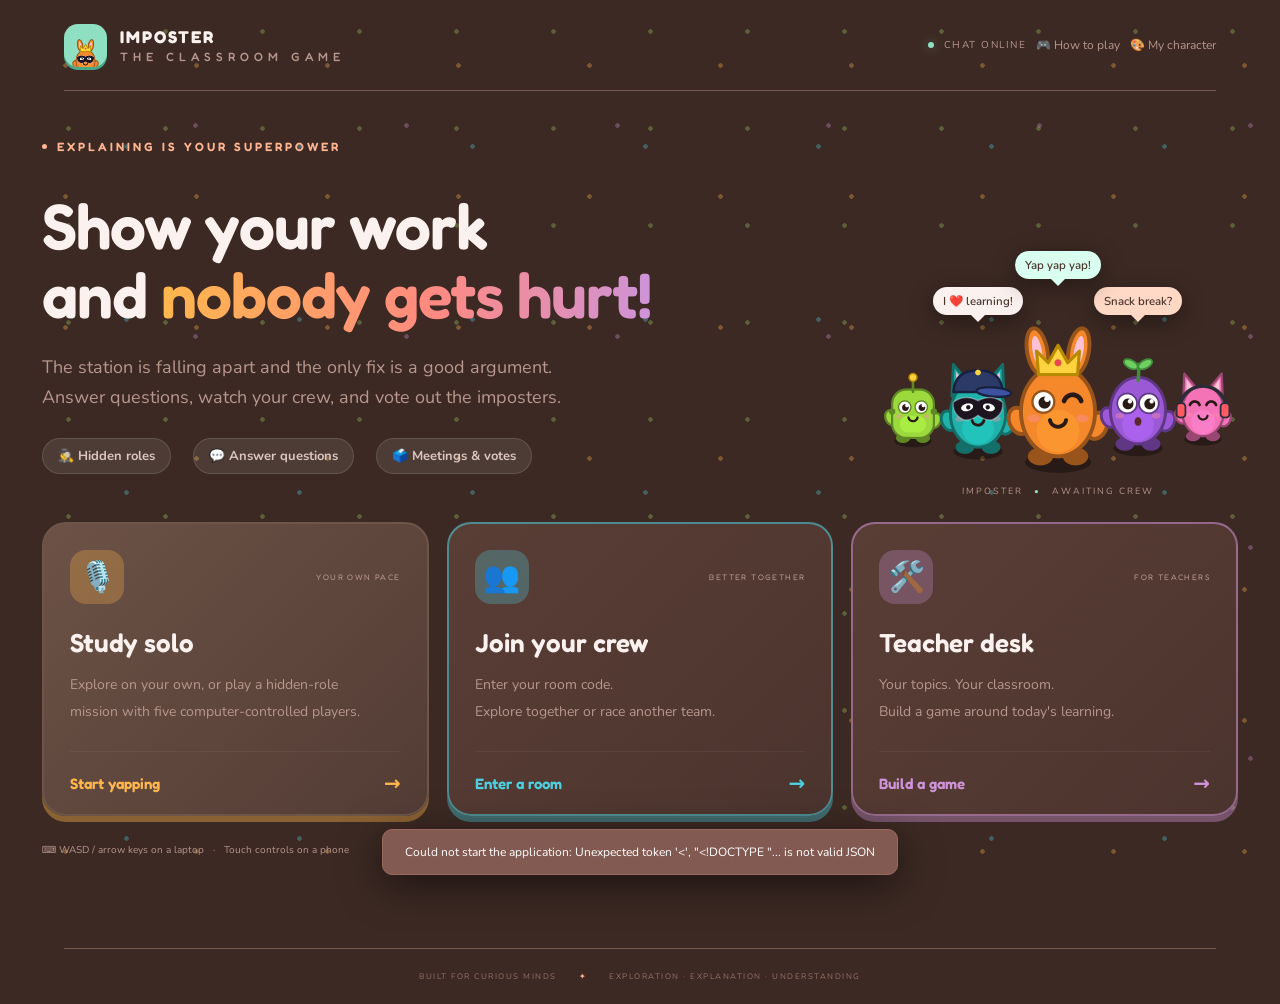
==== public/index.html @ 03d26c74 "Homepage tag: Answer questions instead of Chat with a tutor Co-Authored-By: Claude Sonnet 5.5 <norep" ====
<!doctype html><html lang="en"><head><meta charset="utf-8"><meta name="viewport" content="width=device-width, initial-scale=1"><meta name="theme-color" content="#20130f"><title>Imposter — Show your work and nobody gets hurt!</title><link rel="icon" type="image/png" href="favicon.png"><link rel="preload" href="fonts/fredoka-latin-wght-normal.woff2" as="font" type="font/woff2" crossorigin><link rel="stylesheet" href="style.css"></head><body>
<div class="stars"></div>
<header><a class="brand" href="#" aria-label="Imposter home"><span class="brand-icon"><canvas id="brandcritter" width="96" height="96" aria-hidden="true"></canvas></span><span>IMPOSTER<span class="brand-light">THE CLASSROOM GAME</span></span></a><div class="header-right"><span class="status-dot"></span><span id="connection">CHAT ONLINE</span><button id="rules" class="quiet">🎮 How to play</button><button id="lookbtn" class="quiet" type="button">🎨 My character</button><button id="exit" class="quiet hidden">Leave view</button></div></header>
<main id="home">
<div class="eyebrow"><span></span> EXPLAINING IS YOUR SUPERPOWER</div>
<div class="hero"><div><h1>Show your work<br>and <em>nobody gets hurt!</em></h1><p class="intro">The station is falling apart and the only fix is a good argument.<br>Answer questions, watch your crew, and vote out the imposters.</p><div class="hero-tags"><span>🕵️ Hidden roles</span><span>💬 Answer questions</span><span>🗳️ Meetings & votes</span></div></div><div class="orbital" aria-hidden="true"><canvas id="homecritters" width="720" height="640"></canvas><span class="say say1">I ❤️ learning!</span><span class="say say2">Snack break?</span><span class="say say3">Yap yap yap!</span><div class="orb-label">IMPOSTER <span>•</span> AWAITING CREW</div></div></div>
<div class="launch-grid">
<button class="launch-card solo" id="solo"><div class="card-top"><span class="card-icon">🎙️</span><span class="badge">YOUR OWN PACE</span></div><h2>Study solo</h2><p>Explore on your own, or play a hidden-role<br>mission with five computer-controlled players.</p><div class="card-foot">Start yapping <span>→</span></div></button>
<button class="launch-card" id="join"><div class="card-top"><span class="card-icon mint">👥</span><span class="badge">BETTER TOGETHER</span></div><h2>Join your crew</h2><p>Enter your room code.<br>Explore together or race another team.</p><div class="card-foot">Enter a room <span>→</span></div></button>
<button class="launch-card" id="teacher"><div class="card-top"><span class="card-icon peach">🛠️</span><span class="badge">FOR TEACHERS</span></div><h2>Teacher desk</h2><p>Your topics. Your classroom.<br>Build a game around today's learning.</p><div class="card-foot">Build a game <span>→</span></div></button>
</div><div class="home-bottom"><span>⌨ WASD / arrow keys on a laptop &nbsp; · &nbsp; Touch controls on a phone</span><span id="tutor-mode" class="mode-pill hidden"></span></div>
</main>
<main id="setup" class="hidden"><button class="back" data-home>← Back home</button><div class="section-head"><div><div class="eyebrow">MISSION CONTROL</div><h1>Build your <em>game.</em></h1><p>Your material first. The chaos follows.</p></div><span class="badge">GRADE 9 · CONCEPTUAL</span></div>
<ol class="wiz-steps" id="wiz-steps" aria-label="Setup steps"><li><button type="button" data-wiz="1"><span>1</span>Material</button></li><li><button type="button" data-wiz="2"><span>2</span>Questions</button></li><li><button type="button" data-wiz="3"><span>3</span>Rules</button></li><li><button type="button" data-wiz="4"><span>4</span>Launch</button></li></ol><div class="wizard"><section class="panel wiz on curriculum" data-step="1"><h2>Your game</h2><div class="two"><div><label for="packtitle">Game name</label><input id="packtitle" value="Brain Boost: Rescue the Station" maxlength="100"><p id="name-note" class="hint-text"></p></div><div><label for="grade-level">Grade level</label><select id="grade-level"><option>6th grade</option><option>7th grade</option><option>8th grade</option><option selected>9th grade</option><option>10th grade</option><option>11th grade</option><option>12th grade</option><option>Intro college</option></select></div></div>
<div class="step"><div><h3>What should the questions cover?</h3><p class="hint-text">Paste or dictate your study guide or learning targets, or import a file. Not sure yet? Talk it through with the helper below.</p></div></div>
<div class="toolbar"><label class="file-label small">📄 Import file<input id="upload" type="file" accept=".txt,.md,.pdf,.docx,.json" hidden></label><button id="builtin" class="small">🎲 Use the sample game</button></div>
<label class="sr-only" for="topics">Topics or study-guide text</label><textarea id="topics" rows="8" placeholder="Paste today's learning targets here. Any subject, any day."></textarea><div class="hint-text">TXT, Markdown, PDF, DOCX, or a previously exported JSON pack. PDF/DOCX extraction requires the server.</div>
<label for="gen-count">How many questions will each student answer?</label><input id="gen-count" type="number" min="1" max="7" value="4" class="short-input"><p class="hint-text">One room per question, so the game sets its number of rooms from this. Each question comes in a few versions so classmates do not all get the same one.</p><div class="step"><div><h3>Create questions</h3></div></div>
<button id="generate" class="primary wide">✦ Create questions</button><p id="generate-note" class="hint-text"></p>
<div class="wiz-nav"><span></span><button type="button" class="small" data-wiz="2" id="wiz-next-1">Skip to my questions →</button></div></section><section class="panel wiz curriculum" data-step="2"><h2>Questions &amp; tutor</h2><div class="step" id="step-answer"><div><h3>How should students answer?</h3><p class="hint-text">Check one or both.</p></div></div>
<div class="answer-style"><label class="check style-card"><input id="fmt-mc" type="checkbox"><span><b>🔘 Multiple choice</b><small>Students pick one answer.</small></span></label><label class="check style-card"><input id="fmt-free" type="checkbox" checked><span><b>✍️ Free response</b><small>Students type or dictate their reasoning.</small></span></label></div>
<p id="fmt-note" class="hint-text"></p>
<div class="step"><div><h3>Tutor context <span class="muted">(optional)</span></h3><p class="hint-text">Tell the tutor what it should know about your class and any limits. It reads this at the start of every student conversation in this game. Students never see it.</p></div></div>
<label class="sr-only" for="tutor-context">Context for the tutor</label><textarea id="tutor-context" rows="6" maxlength="2000" placeholder="For example: These students have not learned vector math yet, so use everyday examples like fridge magnets and compasses. Ask guiding questions instead of giving the answer. Keep replies short. Stay on magnetism; if a student drifts off topic, kindly bring them back."></textarea>
<div class="toolbar hidden" id="ctx-tools"><button type="button" id="dict-context" class="small" title="Speak your notes. Chrome sends dictation audio to Google for transcription.">🎤 Dictate</button><button type="button" id="ctx-draft" class="small primary">✨ Draft for me</button><span class="hint-text" id="ctx-count">0 / 2000</span></div>
<div class="toolbar hidden" id="ctx-chips" aria-label="Quick additions"><span class="hint-text">Quick add:</span><button type="button" class="small" data-add="Do not give the answer directly. Ask guiding questions and give hints instead.">Don't give answers</button><button type="button" class="small" data-add="Keep every reply to one or two short sentences.">Keep it short</button><button type="button" class="small" data-add="Use everyday examples students already know.">Everyday examples</button><button type="button" class="small" data-add="Stay on this unit's topic. If a student goes off topic, kindly bring them back to the question.">Stay on topic</button></div>

<h3 id="questions-head">Your questions</h3><div id="packpreview"></div>
<div class="toolbar"><button id="exportpack" class="small">Export pack</button></div><details><summary>Edit / review full topic pack</summary><textarea id="packjson" rows="12" aria-label="Topic pack JSON"></textarea><button id="applypack" class="small">Apply edits</button></details><div class="wiz-nav"><button type="button" class="small" data-wiz="1">← Back</button><button type="button" class="primary" data-wiz="3" id="wiz-next-2">Next: rules →</button></div></section><section class="panel wiz" data-step="3"><h2>Rules</h2><label for="gametype">Game</label><select id="gametype"><option value="station" selected>🚀 Space station — Among Us-style</option><option value="climb">🧗 Tower climb — jumping platformer</option></select><label for="gamemode">How the class plays</label><select id="gamemode"><option value="infiltration" selected>🕵️ Imposter mission</option><option value="coop">Cooperative rescue</option><option value="race">Two-team expedition race</option></select><fieldset id="round-settings"><legend>🕵️ Hidden-role round</legend><label class="check"><input id="round-timer-on" type="checkbox"> ⏱️ Add a round timer (imposters win if it runs out)</label><div class="two"><div><label for="round-minutes">Timer length (minutes)</label><input id="round-minutes" type="number" min="2" max="60" value="12"></div><div><label for="meeting-minutes">Meeting every (minutes, 0 = none)</label><input id="meeting-minutes" type="number" min="0" max="15" value="3"></div></div><details class="adv"><summary>Advanced round settings</summary><div class="two"><div><label for="crew-target">Crew target (% of tasks)</label><input id="crew-target" type="number" min="50" max="100" value="80"></div><div><label for="briefing-time">Role briefing before the round (seconds)</label><input id="briefing-time" type="number" min="10" max="120" value="60"></div></div><div class="two"><div><label for="discussion-time">Discussion (seconds)</label><input id="discussion-time" type="number" min="15" max="180" value="30"></div><div><label for="vote-time">Voting window (seconds)</label><input id="vote-time" type="number" min="15" max="300" value="30"></div></div><div class="two"><div><label for="tag-delay">Delay before a tag lands (seconds; blank = automatic, 0 = instant)</label><input id="tag-delay" type="number" min="0" max="60" placeholder="Auto (recommended)"></div><div></div></div><label class="check"><input id="meeting-interrupt" type="checkbox" checked> 🗣️ Meetings pause everyone's chats so the class can discuss in person (uncheck to let students finish their chat first)</label><label class="check"><input id="written-meetings" type="checkbox"> 💬 Enable written meeting discussion</label></details><details class="adv"><summary>How a round works</summary><p class="hint-text">A tag costs the crew one finished answer. Meetings start by themselves after a tag, then everyone votes. The crew wins by finishing the target share of tasks (ghosts count too) or by voting out every imposter. Imposters win when they equal the living crew, or when the optional timer runs out. About one imposter per five players. Needs at least 4 players.</p></details></fieldset><label class="check"><input id="unlimited" type="checkbox"> ♾️ Unlimited time (no countdown for students)</label><div class="two"><div><label for="followtimer">Follow-up time (seconds)</label><input id="followtimer" type="number" value="30" min="10" max="30"></div><div></div></div><p id="timer-note" class="hint-text"></p><label class="check"><input id="autonames" type="checkbox" checked> 🐼 Assign fun explorer names automatically</label><label class="check"><input id="allowstudy" type="checkbox" checked> Allow solo study using this room code</label><div class="wiz-nav"><button type="button" class="small" data-wiz="2">← Back</button><button type="button" class="primary" data-wiz="4" id="wiz-next-3">Next: launch →</button></div></section><section class="panel wiz" data-step="4"><h2>Ready to launch</h2><p id="launch-summary" class="launch-summary"></p><div id="key-box" class="hidden"><label for="teacherkey">Teacher access code</label><input id="teacherkey" type="password" autocomplete="off" placeholder="Provided by your server administrator"></div><div class="info-box">No elimination. No lost progress. Timers prompt a next step; they never punish a learner for needing help.</div><button id="createroom" class="primary wide">Create room →</button><div class="wiz-nav"><button type="button" class="small" data-wiz="3">← Back</button></div></section></div></main>
<main id="dashboard" class="hidden"><button class="back" data-home>← Launchpad</button><div class="section-head"><div><div class="eyebrow">YOUR CREW'S LAUNCH CODE</div><h1 id="room-code"></h1><p>Students open this website and choose “Join your crew.”</p></div><div class="toolbar"><button id="copylink" class="small">Copy join link</button><button id="pauseroom" class="small">Pause room</button><button id="closeroom" class="small danger">Close room</button></div></div><section id="round-host" class="panel hidden"></section><div id="dashstats" class="stat-row"></div><section class="panel"><h2>Crew manifest <span class="muted">Live progress</span></h2><div id="roster"></div></section></main>
<main id="game" class="hidden"><div class="game-bar"><div><div class="eyebrow" id="mission-label">SOLO EXPEDITION</div><h2 id="mission-title">Rescue the station</h2></div><div class="game-chips"><span id="cell-count">⚡ 0 cells</span><span id="repair-count">0 / 7 systems</span><button id="relay-start" class="small">📦 Start supply relay</button><button id="howtoplay" class="small">🎮 Rules</button><button id="objectivesbtn" class="small">Mission log</button><button id="pausegame" class="small">Pause</button></div></div><div class="play-layout"><div class="play-main"><div class="viewport" id="viewport"><canvas id="world" tabindex="0" aria-label="Space station. Move using WASD or arrow keys; press Enter near a station to interact."></canvas><div id="relay-hud" class="relay-hud hidden" aria-live="polite"></div><div id="boost-hud" class="boost-hud" aria-label="Dash energy"><span>🚀 DASH</span><div><i id="boost-fill2"></i></div></div><div class="map-top"><span class="live-pill">● SECTOR 09</span><span id="crew-count">1 explorer</span></div><div id="interact-prompt" class="interact hidden"><span id="near-label"></span><button id="interact" class="primary">Enter · Interact</button></div><div class="map-bottom"><span>WASD / ↑↓←→ &nbsp; MOVE</span><span>ENTER &nbsp; INTERACT</span><span>SPACE &nbsp; DASH · RECHARGES</span><span>⚡ COLLECT CELLS</span></div><div class="touch-pad" aria-label="Touch controls"><div class="dpad"><button data-dir="up" class="u" aria-label="Move up">▲</button><button data-dir="left" class="l" aria-label="Move left">◀</button><button data-dir="right" class="r" aria-label="Move right">▶</button><button data-dir="down" class="d" aria-label="Move down">▼</button></div><button data-dir="boost" class="dashbtn" aria-label="Dash">🚀<small>DASH</small></button></div><div id="game-overlay" class="game-overlay hidden"><h2 id="overlay-title">Paused</h2><p id="overlay-desc">Take a breath. Your progress is safe.</p><button id="resume" class="primary">Resume expedition</button></div></div><section class="rooms-strip" aria-label="Your rooms"><h3>🚪 Your rooms</h3><div id="station-list"></div></section></div><aside class="mission-side"><section id="social-panel" class="social-panel hidden"></section><div id="next-objective" class="next-objective"></div><div class="boost-meter" id="boost-meter"><span>🚀 DASH · hold <kbd>SPACE</kbd> while moving</span><div><i id="boost-fill"></i></div></div><div class="eyebrow" id="side-eyebrow">STATION STATUS</div><h2 id="side-title">Bring it back<br>to life.</h2><div class="progress-track"><div id="overall-fill"></div></div><p id="progress-copy" class="muted"></p><div class="nova-card" id="side-card"><div class="nova-face" id="side-face">🧑‍🔧</div><div><strong id="side-card-title">🛠️ Ship engineer</strong><p id="side-card-text">Run supplies 📦, collect energy ⚡, and repair the station 🔧. Chat whenever you want; leave whenever you want.</p></div></div><div id="crew-panel"></div><div id="gamelog" class="gamelog hidden"><h3>📜 Game log</h3><ul id="gamelog-list"></ul></div></aside></div></main>
<div id="modal" class="modal hidden" role="dialog" aria-modal="true" aria-labelledby="modal-title"><div class="modal-card"><button id="closemodal" class="close" aria-label="Close dialog">×</button><div id="modal-content"></div></div></div>
<div id="encounter" class="modal hidden" role="dialog" aria-modal="true" aria-labelledby="encounter-title"><section class="encounter-card"><div class="encounter-head"><div><div class="eyebrow" id="encounter-topic">ENGINEERING BAY</div><h2 id="encounter-title">🧑‍🔧 Ship engineer</h2><button id="closechat" class="small" aria-label="Close chat and keep exploring">✕ Keep exploring</button> <button id="simphone" class="small hidden" type="button">🔬 Open simulation</button></div><div class="countdown"><span id="timer">0:30</span><small id="timer-label">YOUR NEXT MOVE</small><div id="enc-cells" class="enc-cells" aria-live="polite"></div></div></div><div class="encounter-meta"><span id="encounter-mode">🧠 TUTOR</span><span id="attempt-label"></span></div><div id="chatlog" class="chatlog" aria-live="polite"></div><div id="timeup" class="timeup hidden"><strong>⏰ TIME’S UP!</strong> The game will send you back to the map in <b id="timeup-left">12</b>s (your chat is saved). To stay, send your answer now or buy more time. <button type="button" id="moretime" class="small">⏱️ +30 s · uses 1 ⏱️</button></div><div id="answerbox" class="answerbox"><div class="answer-head">✍️ YOUR ANSWER</div><div id="choices" class="choices hidden" role="radiogroup" aria-label="Answer choices"></div><div id="starters" class="starters"><button id="hint">💡 Hint · uses 1 💡</button><button id="moretime2" type="button">⏱️ +30 s · uses 1 ⏱️</button></div><form id="chatform"><label class="sr-only" for="answer">Your answer, reasoning, or question</label><textarea id="answer" rows="2" maxlength="3000" placeholder="Your words are enough. Enter to send · Shift+Enter for a new line"></textarea><button type="button" id="dictate-answer" class="small" aria-label="Dictate your answer">🎤</button><button type="submit" id="send" class="primary">Send ↗</button></form></div><div class="encounter-footer"><span>💬 Enter to send · Shift+Enter for a new line · Esc to explore</span><button id="solution" class="quiet">📖 Show explanation (0 points)</button></div><div id="encounter-done" class="hidden"><button id="returnmap" class="primary wide">⚡ Collect reward & keep exploring →</button></div></section></div>
<aside id="simpanel" class="sim-panel hidden" aria-label="Interactive simulation"><div class="sim-head"><button id="simback" class="small" type="button">← Back to chat</button><strong>🔬 <span id="simname"></span></strong><span class="muted">Experiment here, then explain what you saw.</span></div><iframe id="simframe" title="PhET simulation" allowfullscreen sandbox="allow-scripts allow-same-origin allow-forms allow-popups" referrerpolicy="no-referrer"></iframe></aside><div id="meeting-panel" class="modal hidden" role="dialog" aria-modal="true" aria-labelledby="meeting-title"></div><div id="toast" role="status" class="toast hidden"></div><footer id="footer">BUILT FOR CURIOUS MINDS <span>✦</span> EXPLORATION · EXPLANATION · UNDERSTANDING</footer>
<script src="classes.js"></script><script src="looks.js"></script><script src="social.js"></script><script src="app.js"></script><script src="climb.js"></script><script src="homework.js"></script><script src="wizard.js"></script><script src="mobile.js"></script></body></html>
---- public/style.css ----
@font-face{font-family:'Fredoka';src:url(fonts/fredoka-latin-wght-normal.woff2) format('woff2');font-weight:300 700;font-style:normal;font-display:swap}
@font-face{font-family:'Nunito';src:url(fonts/nunito-latin-wght-normal.woff2) format('woff2');font-weight:200 1000;font-style:normal;font-display:swap}
:root{--bg:#3c2923;--panel:#50362f;--line:#77584e;--muted:#b7978e;--text:#fbf2f0;--purple:#ffb591;--mint:#8fe0c2}*{box-sizing:border-box}body{margin:0;background:var(--bg);color:var(--text);font:15px 'Nunito',system-ui,sans-serif}button,input,select,textarea{font:inherit}button,a,input,select,textarea{touch-action:manipulation}button{cursor:pointer;color:inherit}button:disabled{opacity:.5;cursor:wait}a{color:inherit;text-decoration:none}button:focus-visible,a:focus-visible{outline:3px solid var(--mint);outline-offset:4px}.hidden{display:none!important}.stars{position:fixed;inset:0;pointer-events:none;background-image:radial-gradient(#99736933 1px,transparent 1px);background-size:55px 55px;z-index:-1}header{height:91px;margin:0 5%;border-bottom:1px solid var(--line);display:flex;align-items:center;justify-content:space-between}.brand{display:flex;align-items:center;gap:13px;font:700 15px 'Fredoka',sans-serif;letter-spacing:2px}.brand-light{display:block;font-weight:400;font-size:12px;letter-spacing:4px;margin-top:2px;color:var(--muted)}.brand-icon{display:grid;place-items:center;width:43px;height:43px;background:#feb391;color:#4d362e;font-size:31px;border-radius:13px}.header-right{display:flex;gap:10px;align-items:center;font-size:10px;letter-spacing:1.5px;color:var(--muted)}.status-dot{width:6px;height:6px;background:var(--mint);border-radius:50%;box-shadow:0 0 12px #8fe0c277}main{max-width:1260px;margin:0 auto;padding:48px 32px}.eyebrow{font:600 10px 'Fredoka',sans-serif;letter-spacing:2.5px;color:var(--purple);display:flex;align-items:center;gap:10px}.eyebrow>span{height:5px;width:5px;background:var(--purple);border-radius:50%}.hero{display:flex;justify-content:space-between;align-items:center;min-height:330px}.hero h1{font:500 clamp(44px,5vw,72px)/1.08 'Fredoka',sans-serif;letter-spacing:-3.5px;margin:27px 0 22px}h1 em{font-style:normal;color:var(--purple)}.intro{font-size:16px;line-height:1.9;color:var(--muted)}.hero-tags{display:flex;gap:22px;margin-top:25px;font-size:11px;color:#dcc6c1}.orbital{width:360px;height:320px;position:relative;flex-shrink:0}.orbit{position:absolute;border:1px solid #644d44;left:30px;top:55px;width:300px;height:190px;border-radius:50%;transform:rotate(-30deg)}.o2{transform:rotate(40deg);border-color:#7d6054}.planet{position:absolute;left:102px;top:64px;width:167px;height:167px;border-radius:50%;background:radial-gradient(circle at 30% 25%,#e0a284,#634638 65%,#5e463b);box-shadow:0 0 95px #ffb49114,inset -20px -15px 30px #3c292355;display:grid;place-items:center;font-size:65px;transform:rotate(-18deg)}.sat{position:absolute;display:grid;place-items:center;border:1px solid #a16f56;border-radius:12px;background:#60483e;color:#ffdac7}.s1{width:44px;height:44px;left:42px;top:178px;font-size:23px;transform:rotate(-12deg)}.s2{width:30px;height:30px;right:19px;top:66px;font-size:20px}.orb-label{position:absolute;bottom:7px;text-align:center;width:100%;font-size:9px;letter-spacing:2px;color:var(--muted)}.orb-label span{color:var(--mint);margin:0 7px}.launch-grid{display:grid;grid-template-columns:repeat(3,1fr);gap:18px;margin-top:38px}.launch-card{text-align:left;background:linear-gradient(135deg,#593e36,#4c342e);border:1px solid var(--line);border-radius:17px;padding:26px 26px 0;transition:transform .2s,border .2s;overflow:hidden}.launch-card:hover{transform:translateY(-5px);border-color:var(--purple)}.launch-card.solo{background:linear-gradient(135deg,#6c5246,#533c35);border-color:#6d5649}.card-top{display:flex;align-items:center;justify-content:space-between;gap:7px}.card-icon{font-size:26px;color:var(--purple);display:grid;place-items:center;width:45px;height:45px;border-radius:12px;background:#ffb59119}.mint{color:var(--mint);background:#8fe0c219}.peach{color:#f2b89c;background:#f2b89c19}.badge{font-size:8px;letter-spacing:1.4px;color:var(--muted)}h2,h3{font-family:'Fredoka',sans-serif}.launch-card h2{font-size:23px;font-weight:500;margin:23px 0 10px;letter-spacing:-.6px}.launch-card p{font-size:12px;line-height:1.9;color:var(--muted);margin-bottom:26px}.card-foot{display:flex;align-items:center;justify-content:space-between;border-top:1px solid #ffffff0d;padding:19px 0;font-size:12px;color:#ffdbc9}.card-foot span{font-size:20px}.home-bottom{display:flex;justify-content:space-between;align-items:center;font-size:10px;color:var(--muted);margin:27px 0}.mode-pill{font:9px monospace;color:var(--mint);border:1px solid #8fe0c240;background:#8fe0c20a;padding:8px 10px;border-radius:6px}footer{margin:16px 5% 0;padding:22px 0;border-top:1px solid var(--line);display:flex;gap:22px;justify-content:center;font-size:8px;letter-spacing:1.5px;color:#967168}footer span{color:var(--purple)}.back,.quiet{background:none;border:0;color:var(--muted);padding:7px 0;font-size:12px}.section-head{display:flex;justify-content:space-between;align-items:center;margin:26px 0}.section-head h1{font:500 43px 'Fredoka';letter-spacing:-1.5px;margin:15px 0}.section-head p{color:var(--muted)}.setup-grid{display:grid;grid-template-columns:1.15fr 1fr;gap:22px}.panel{background:var(--panel);border:1px solid var(--line);border-radius:16px;padding:27px}.panel h2{font-size:17px;color:var(--purple);margin:0 0 22px}.panel h2 span{color:var(--text);margin-left:12px}.panel h3{font-size:15px}.panel label{font-size:12px;display:block;color:#dbc3bd;margin:17px 0 8px}input,textarea,select{width:100%;border-radius:9px;border:1px solid #8e685f;background:#442c26;color:var(--text);padding:12px;outline:none}input:focus,textarea:focus,select:focus{border-color:var(--purple);box-shadow:0 0 0 2px #ffb59122}textarea{resize:vertical;line-height:1.55}.toolbar{display:flex;gap:9px;align-items:center;flex-wrap:wrap;margin:16px 0}.small{padding:9px 13px;border-radius:8px;border:1px solid #58423c;background:#684a42;font-size:11px}.file-label.small{margin:0;cursor:pointer}.primary{background:var(--purple);color:#46352f;border:0;border-radius:9px;padding:12px 18px;font-weight:700;font-size:12px}.primary:hover{background:#ffc7ac}.wide{width:100%;margin-top:17px}.two{display:grid;grid-template-columns:1fr 1fr;gap:15px}.hint-text{font-size:11px;line-height:1.7;color:var(--muted);margin:10px 0 15px}.info-box{background:#ffb4910b;border:1px solid #ffb49125;border-radius:10px;font-size:12px;line-height:1.7;padding:16px;margin:22px 0;color:#dac7be}.check{display:flex!important;align-items:center;gap:10px}.check input{width:auto}.muted{color:var(--muted);font-size:12px}details{margin-top:18px}summary{font-size:12px;color:var(--muted);cursor:pointer;margin-bottom:12px}.preview-topic{padding:11px 0;border-bottom:1px solid var(--line);font-size:12px}.preview-topic span{float:right;color:var(--muted);font-size:10px}.danger{color:#ffa9b5}.stat-row{display:flex;gap:15px;margin:25px 0}.stat{padding:20px;border:1px solid var(--line);border-radius:12px;flex:1;background:var(--panel)}.stat strong{display:block;font:30px 'Fredoka';margin-bottom:7px}.roster-row{display:grid;grid-template-columns:1.2fr 1fr 1fr 1fr;gap:15px;padding:16px 0;border-bottom:1px solid var(--line);font-size:12px}.game-bar{display:flex;align-items:center;justify-content:space-between;margin-bottom:22px;gap:15px}.game-bar h2{margin:9px 0;font-weight:500;font-size:24px}.game-chips{display:flex;gap:10px;align-items:center;flex-wrap:wrap}.game-chips>span{border:1px solid var(--line);border-radius:8px;padding:10px;font-size:11px}.play-layout{display:grid;grid-template-columns:minmax(0,1fr) 250px;gap:22px}.viewport{position:relative;height:min(650px,70vh);min-height:400px;overflow:hidden;border:1px solid #907068;border-radius:16px;background:#3c2620}.viewport canvas{display:block;width:100%;height:100%;outline:none;touch-action:none}.map-top{position:absolute;top:17px;left:17px;right:17px;display:flex;justify-content:space-between;pointer-events:none;font:9px monospace;color:#c8a79e}.live-pill{background:#2c4e4d;border:1px solid #2a5c50;padding:7px 9px;border-radius:5px;color:var(--mint)}.map-bottom{position:absolute;bottom:15px;left:17px;right:17px;display:flex;justify-content:center;gap:20px;color:#c8a79e;font:9px monospace;pointer-events:none}.mission-side{padding:15px 0}.mission-side h2{font-size:26px;line-height:1.25;font-weight:500;letter-spacing:-.7px;margin:18px 0}.progress-track{background:#715248;border-radius:8px;height:5px;overflow:hidden}.progress-track>div{height:100%;width:0;background:var(--mint);transition:width .3s}.station-entry{display:flex;align-items:center;gap:10px;padding:12px 0;border-bottom:1px solid var(--line);font-size:11px}.station-entry .indicator{width:25px;height:25px;display:grid;place-items:center;background:#6c4e46;border-radius:7px;color:var(--purple)}.station-entry.complete .indicator{background:#3c6a5e;color:var(--mint)}.station-entry small{margin-left:auto;color:var(--muted);font-size:9px}.nova-card{display:flex;gap:12px;margin-top:23px;background:#ffb4910a;border:1px solid #ffb49126;border-radius:12px;padding:15px}.nova-face{color:var(--purple);font-size:28px}.nova-card strong{font-size:10px}.nova-card p{font-size:11px;color:var(--muted);line-height:1.7;margin:6px 0 0}.interact{position:absolute;bottom:65px;left:50%;transform:translateX(-50%);background:#52362eeb;box-shadow:0 8px 50px #0008;border:1px solid #a4806d;border-radius:12px;padding:12px;display:flex;gap:14px;align-items:center;white-space:nowrap;font-size:12px}.touch-pad{display:none;position:absolute;bottom:48px;left:16px;text-align:center;touch-action:none}.touch-pad button{background:#744e46cc;border:1px solid #9b6e6399;color:#eee;width:43px;height:43px;border-radius:10px;margin:2px;touch-action:none;user-select:none}.game-overlay{position:absolute;inset:0;background:#3e2a24ed;display:flex;align-items:center;justify-content:center;flex-direction:column;text-align:center;padding:20px}.game-overlay p{color:var(--muted)}.modal{position:fixed;inset:0;z-index:20;display:flex;align-items:center;justify-content:center;padding:20px;background:#2e1e1cc9;backdrop-filter:blur(9px)}.modal-card{position:relative;width:100%;max-width:520px;max-height:90dvh;overflow:auto;background:#583c35;border:1px solid #634b44;border-radius:20px;padding:35px}.modal-card h2{font-size:28px;font-weight:500;letter-spacing:-1px;margin:15px 0}.modal-card p{color:var(--muted);line-height:1.7;font-size:13px}.modal-card label{display:block;font-size:12px;margin:15px 0 8px;color:#e1ccc7}.close{position:absolute;right:15px;top:12px;border:0;background:none;font-size:25px;color:var(--muted)}.modal-card .check{margin-top:18px}.modal-card .certificate{text-align:center}.certificate h2{color:var(--mint)}.certificate .big-icon{font-size:55px}.certificate ul{text-align:left;line-height:2;color:#dcbbb3;font-size:12px}.encounter-card{width:100%;max-width:680px;max-height:93dvh;display:flex;flex-direction:column;border:1px solid #776155;background:#4d352e;border-radius:19px;overflow:hidden}.encounter-head{padding:22px 25px;display:flex;align-items:center;justify-content:space-between;gap:15px;border-bottom:1px solid var(--line)}.encounter-head h2{font-size:20px;font-weight:500;margin:9px 0 0}.countdown{display:flex;flex-direction:column;align-items:center;min-width:90px}.countdown span{font:30px 'Fredoka';color:var(--mint);font-variant-numeric:tabular-nums}.countdown small{font-size:7px;letter-spacing:1px;color:var(--muted);margin-top:4px}.countdown.urgent span{color:#ffd275}.countdown.expired span{color:#ffa9b5}.encounter-meta{display:flex;justify-content:space-between;font:8px monospace;color:var(--muted);padding:12px 25px;background:#472e28}.chatlog{overflow-y:auto;min-height:130px;max-height:40vh;padding:20px 25px;display:flex;flex-direction:column;gap:15px}.bubble{border-radius:12px;padding:14px 17px;background:#6b4c44;line-height:1.75;font-size:13px;white-space:pre-wrap;overflow-wrap:anywhere;max-width:94%}.bubble.user{background:#826658;align-self:flex-end}.bubble small{display:block;color:var(--purple);font-size:8px;letter-spacing:1.4px;margin-bottom:5px}.bubble.user small{color:#ffdcc7}.starters{display:flex;gap:7px;flex-wrap:wrap;padding:12px 25px 0}.starters button{border:1px solid #634942;border-radius:20px;padding:7px 11px;background:none;color:#ddc1b9;font-size:10px}#chatform{display:flex;align-items:flex-end;gap:10px;padding:15px 25px}#chatform textarea{min-height:70px;font-size:12px}#chatform button{height:45px;flex-shrink:0}.encounter-footer{padding:0 25px 16px;font-size:9px;color:var(--muted);display:flex;justify-content:space-between;align-items:center;gap:10px}.encounter-footer button{font-size:9px}#encounter-done{padding:0 25px 20px}.timeup{margin:8px 25px 0;padding:10px;border:1px solid #e9b06b44;background:#e9b06b0a;border-radius:8px;color:#e7c699;font-size:11px}.toast{position:fixed;bottom:25px;left:50%;transform:translateX(-50%);background:#835a52;color:#fff;padding:14px 22px;box-shadow:0 10px 40px #0008;border:1px solid #99695d;border-radius:10px;font-size:12px;max-width:90vw;z-index:50}.sr-only{position:absolute;width:1px;height:1px;padding:0;overflow:hidden;clip:rect(0,0,0,0)}#crew-panel{font-size:11px;color:var(--muted);margin-top:20px;line-height:2}
@media(pointer:coarse){.touch-pad{display:block}.map-bottom{display:none}.interact{bottom:55px;left:auto;right:15px;transform:none;flex-direction:column;gap:6px}}
@media(max-width:850px){main{padding:30px 20px}.orbital{width:290px;transform:scale(.85);margin-left:-20px}.hero-tags{gap:12px;flex-wrap:wrap}.hero h1{font-size:51px}.launch-card{padding:20px 18px 0}.badge{font-size:7px}.play-layout{grid-template-columns:minmax(0,1fr) 200px;gap:16px}.setup-grid{grid-template-columns:1fr}.section-head{align-items:flex-start}.section-head h1{font-size:34px}}
@media(max-width:600px){header{height:75px}.brand{font-size:12px}.brand-light{font-size:9px}.header-right{font-size:8px;letter-spacing:.5px}.hero{min-height:auto}.hero h1{font-size:47px;letter-spacing:-2.5px}.hero .intro{font-size:13px}.orbital{display:none}.hero-tags{font-size:9px}.launch-grid{grid-template-columns:1fr;margin-top:26px;gap:12px}.launch-card{padding:19px 22px 0}.launch-card h2{margin:13px 0 7px;font-size:22px}.launch-card p{margin-bottom:15px}.card-foot{padding:13px 0}.home-bottom{gap:15px;font-size:9px;align-items:flex-start}.home-bottom>span:first-child{max-width:190px;line-height:1.7}footer{font-size:6px;gap:10px}.section-head{flex-direction:column;gap:10px}.panel{padding:20px}.play-layout{display:flex;flex-direction:column}.viewport{height:65dvh;min-height:350px}.mission-side{display:none}.game-bar{align-items:flex-start;flex-direction:column;margin-bottom:14px}.game-bar h2{font-size:19px}.game-chips{gap:6px}.game-chips>span{font-size:10px;padding:8px}.modal{padding:10px}.encounter-head{padding:17px}.encounter-head h2{font-size:17px}.countdown span{font-size:27px}.chatlog{padding:15px;max-height:34dvh}.bubble{font-size:12px;padding:12px}.encounter-meta{padding:10px 15px;font-size:7px}.starters{padding:10px 15px 0}#chatform{padding:12px 15px;gap:7px}#chatform button{padding:10px}.encounter-footer{padding:0 15px 12px;align-items:flex-start}.modal-card{padding:27px 22px}.stat-row{gap:8px}.stat{padding:13px;font-size:10px}.stat strong{font-size:24px}.roster-row{font-size:10px;gap:7px}.interact{font-size:10px}}
@media(prefers-reduced-motion:reduce){*{transition:none!important;animation:none!important}}
/* Adventure controls and a clearer conversation surface. */
.ai-notice{padding:14px 16px;border:1px solid #82e8d747;background:#75dfca0d;border-radius:12px;color:#a8f0df;line-height:1.6;margin:14px 0}.rules-art{display:flex;align-items:center;justify-content:center;gap:32px;font-size:42px;background:radial-gradient(ellipse,#76524566,transparent 70%);height:110px}.rules-art span{font-size:68px;filter:drop-shadow(0 8px 20px #fda27755)}.rules-grid{display:grid;grid-template-columns:1fr 1fr;gap:14px;margin:22px 0}.rules-grid>div{padding:16px;background:#6c4a41;border-radius:12px;border:1px solid #593e37}.rules-grid p{font-size:13px;line-height:1.7;color:#e0c3bc;margin-bottom:0}.modal-card:has(.rules-art){max-width:750px}.next-objective{padding:15px;background:linear-gradient(135deg,#593e37,#6a5047);border:1px solid #fcb49944;border-radius:12px;line-height:1.7;font-size:13px;margin-bottom:20px}.boost-meter{display:flex;gap:12px;align-items:center;font-size:11px;letter-spacing:1px;margin:0 0 22px;color:#9cdefa}.boost-meter>div{height:7px;background:#422820;flex:1;border-radius:8px;overflow:hidden}.boost-meter i{display:block;height:100%;width:100%;background:linear-gradient(90deg,#ffa88c,#9debf5);border-radius:8px;transition:width .1s}.relay-hud{position:absolute;top:47px;left:16px;z-index:3;max-width:calc(100% - 180px);padding:12px;background:#473b23ea;border:1px solid #f2c77888;border-radius:12px;color:#ffe29a;font:600 12px system-ui;box-shadow:0 4px 20px #0005;pointer-events:none}.encounter-head{align-items:flex-start;gap:16px}.encounter-head h2{font-size:24px}.encounter-head>div:first-child{min-width:0;flex:1}#closechat{margin-top:10px;border-color:#86665d;color:#cce7f1;padding:9px 12px}.encounter-meta{gap:10px;flex-wrap:wrap}.encounter-card{box-shadow:0 28px 120px #000b,0 0 0 1px #ffb59122}.bubble{white-space:pre-wrap}.starters{padding-top:12px}#hint{border:1px solid #eccc6777;color:#ffe29a;background:#83713b44;border-radius:10px;padding:10px 16px}#relay-start{border-color:#d4b96588;color:#ffe3a0}.nova-face{background:radial-gradient(circle at 30% 20%,#a87662,#7c584d);border:1px solid #e9b5a555;box-shadow:0 0 22px #ffb79e33;font-size:30px}.game-chips{flex-wrap:wrap;justify-content:flex-end}.viewport{background:radial-gradient(ellipse at center,#835046,#3a231d)}.encounter-footer{flex-wrap:wrap;gap:10px}.encounter-footer span{font-size:11px;line-height:1.6}.game-overlay{z-index:4}
@media(max-width:650px){.rules-grid{grid-template-columns:1fr}.rules-art{height:80px;font-size:28px}.rules-art span{font-size:52px}.encounter-head h2{font-size:19px}.encounter-head{padding:18px!important}.encounter-head .countdown{min-width:70px}.encounter-head #closechat{font-size:11px;padding:8px}.relay-hud{font-size:10px;padding:7px;max-width:calc(100% - 160px)}header{gap:10px}.header-right{letter-spacing:0;flex-wrap:wrap;justify-content:flex-end}#connection{display:none}.game-bar{align-items:flex-start}.game-chips{gap:6px}.game-chips .small{font-size:10px}.next-objective{margin-bottom:12px}.encounter-footer span{font-size:10px}}
@media(prefers-reduced-motion:reduce){*{scroll-behavior:auto!important;transition:none!important}}
.modal-card:has(.rules-art){padding:26px;scrollbar-width:thin}.rules-art{height:70px;font-size:32px}.rules-art span{font-size:50px}.rules-grid{gap:10px;margin:16px 0}.rules-grid>div{padding:12px}.rules-grid p{font-size:12px;margin:8px 0 0}.modal-card:has(.rules-art) .info-box{font-size:12px;margin:12px 0}.modal-card:has(.rules-art) h2{margin:14px 0}
/* Private roles, classroom meetings, and social-deduction rounds. */
#round-settings{border:1px solid #725b52;border-radius:12px;padding:12px 18px;margin:18px 0}#round-settings legend{padding:0 8px;color:#ffd0ba;font-size:13px}#round-host{margin-bottom:20px}.social-panel{background:linear-gradient(110deg,#744e44,#5c463b);border:1px solid #765c52;border-radius:15px;padding:17px 20px;margin-bottom:20px}.role-row{display:flex;align-items:center;gap:12px;flex-wrap:wrap}.role-row strong{font-size:13px}.private-role{font:600 11px monospace;letter-spacing:.7px;color:#a6e9e6}.private-role.impostor{color:#ffadb9}.round-actions{display:flex;gap:9px;flex-wrap:wrap;margin-top:12px}.round-actions button:disabled{cursor:default;opacity:.55}.crew-taskbar{display:flex;gap:15px;align-items:center;margin:15px 0;font-size:12px;color:#e7c7c2}.crew-taskbar>div{height:9px;flex:1;background:#3e241e;border-radius:9px;overflow:hidden}.crew-taskbar i{display:block;height:100%;background:linear-gradient(90deg,#7ae2c9,#ffba9b);transition:width .4s}.sabotage-alert{padding:13px;background:#7d405f;border:1px solid #f487a2;border-radius:10px;color:#ffc3cf;font-size:13px;line-height:1.7}.meeting-card{width:min(740px,100%);max-height:90dvh;overflow:auto;background:#563b32;border:1px solid #f9bb7b;border-radius:18px;padding:30px;box-shadow:0 0 100px #0009}.meeting-card h2{font-size:27px}.meeting-card p{line-height:1.65;color:#e2c7c1;font-size:13px}#meeting-panel{z-index:120}#meeting-clock{display:block;background:#6e594d;padding:14px;border-radius:10px;color:#ffe0a7;margin:16px 0}.meeting-card label{display:block;font-size:12px;margin:12px 0 8px}.meeting-card #vote-status{font-size:12px;color:#a8dce8;margin:12px 0}.meeting-messages{max-height:200px;overflow:auto;scrollbar-width:thin}.meeting-messages p{padding:10px 12px;background:#725047;border-radius:10px;margin:7px 0}.meeting-messages b{display:block;color:#ffceb9;font-size:11px;margin-bottom:3px}#meeting-chat{display:grid;grid-template-columns:1fr auto;gap:9px}#meeting-chat label{grid-column:1/-1;margin:0}.role-reveal{max-height:220px;overflow:auto;background:#6b4c42;border-radius:10px;padding:8px 18px}.role-reveal p{font-size:13px;margin:8px 0}.social-panel .hint-text{margin-bottom:0}#round-host details{margin-top:20px}#round-host summary{font-size:12px;color:#e3b9bb}#round-host details p{font-size:12px}#round-host [data-remove-player]{margin-left:8px}
@media(max-width:650px){.social-panel{padding:13px}.role-row{gap:8px}.round-actions{gap:6px}.round-actions .small{font-size:11px;padding:8px}.meeting-card{padding:20px}.meeting-card h2{font-size:23px}.crew-taskbar{flex-wrap:wrap}.crew-taskbar>div{min-width:120px}.private-role{font-size:10px}}
.social-panel{box-shadow:0 8px 25px #34201ccc}

.meeting-banner{display:flex;flex-wrap:wrap;align-items:center;gap:10px;margin-top:10px;padding:10px 14px;border:1px solid #f9bb7b;border-radius:12px;background:#655048;color:#ffe2c2;font-size:14px}.status-row{margin-top:10px;font-size:13px;color:#ffd0ba}#ballot-later{margin-top:12px}

.account{display:flex;align-items:center;gap:8px;margin-right:8px}.account .who{font-size:11px;color:var(--text);letter-spacing:0;max-width:200px;overflow:hidden;text-overflow:ellipsis;white-space:nowrap}
.modal-card.wide{max-width:960px}.plain{padding-left:18px;line-height:1.9}.notice{color:#ffd275}
.class-card{display:flex;justify-content:space-between;align-items:center;gap:12px;flex-wrap:wrap;padding:14px 0;border-bottom:1px solid var(--line)}
.rrow{display:grid;grid-template-columns:1.4fr 1fr .6fr 1.1fr auto;gap:12px;align-items:center;padding:12px 0;border-bottom:1px solid var(--line);font-size:12px}.rrow.removed{opacity:.55}.rrow .toolbar{margin:0}
.flag{color:#ffa9b5}.info-box.alerts{border-color:#ffa9b555;background:#ffa9b510}.alert-row{display:flex;gap:12px;align-items:center;flex-wrap:wrap;margin-top:10px;font-size:12px}
@media(max-width:700px){.rrow{grid-template-columns:1fr 1fr}.account .who{display:none}}

.lib-box{border:1px solid var(--line);border-radius:12px;padding:14px 16px;margin:0 0 18px;background:#442c26}.lib-box summary{font-size:13px;color:var(--text)}.lib-set{display:flex;justify-content:space-between;align-items:center;gap:10px;padding:6px 0}#lib-subjects{display:flex;flex-wrap:wrap;gap:4px 18px;margin:6px 0 10px}

#encounter.with-sim{gap:14px;align-items:stretch}#encounter.with-sim .encounter-card{flex:0 0 min(440px,38vw);max-width:440px}
.sim-panel{display:flex;flex-direction:column;width:min(760px,56vw);height:93dvh;background:#472e28;border:1px solid #776155;border-radius:19px;overflow:hidden;z-index:21}.sim-panel.hidden{display:none}
#simpanel{position:fixed;right:20px;top:3.5dvh}.sim-head{display:flex;gap:10px;align-items:center;padding:12px 16px;border-bottom:1px solid var(--line);flex-wrap:wrap}.sim-head .muted{font-size:11px;flex:1}.sim-panel iframe{flex:1;width:100%;border:0;background:#fff}
#encounter.with-sim{justify-content:flex-start}
@media(max-width:900px){#simpanel{position:fixed;inset:0;width:100%;height:100dvh;border-radius:0}#encounter.with-sim .encounter-card{display:none}}
#timeup button{margin-left:8px}

.rec{background:#5a2330!important;border-color:#ffa9b5!important}#assist-box textarea{margin-top:10px}

.qimg{display:block;max-width:100%;max-height:220px;margin:0 auto 10px;border-radius:10px;background:#fff}
.mm-sim,.mm-img{width:100%;margin-top:6px;font-size:.85rem}
.media-box{margin-top:14px;padding:12px;border:1px dashed var(--line,#644a46);border-radius:12px}

.choices{display:grid;gap:8px;margin:10px 0}.choice{text-align:left;padding:10px 12px;border-radius:10px;border:1px solid var(--line,#644a46);background:transparent;color:inherit;cursor:pointer}.choice.picked{border-color:#91e8a4;background:rgba(145,232,164,.15)}.choice b{margin-right:6px}

.answerbox{margin:12px 0;padding:12px;border:2px solid #ffd23f;border-radius:14px;background:#4d3826}.answerbox .answer-head{font-size:11px;letter-spacing:2px;color:#ffd23f;margin-bottom:8px;font-weight:700}
.bubble.tutor{border-left:4px solid #8fe0c2;background:#3a4d47}.bubble.user{border-left:4px solid #ffb591;background:#5a4036}
.qvisual{font-size:56px;text-align:center;padding:6px 0 12px}
.qimg{max-height:120px!important}.chatlog{min-height:210px!important;max-height:40dvh!important}
.choices{grid-template-columns:1fr 1fr;margin:6px 0}.choice{padding:7px 10px;font-size:13px}.qimg{max-height:90px!important;margin-bottom:6px!important}.chatlog{padding:12px 16px!important}.answerbox{margin:8px 12px!important;padding:10px!important}.answerbox #chatform{padding:0!important}
@media(max-width:600px){.choices{grid-template-columns:1fr}}

.gamelog{margin-top:12px;padding:10px 12px;border:1px solid var(--line);border-radius:12px;background:#352620}.gamelog h3{margin:0 0 6px;font-size:12px;letter-spacing:1px;color:var(--muted)}.gamelog ul{list-style:none;margin:0;padding:0;max-height:180px;overflow-y:auto;font-size:12px;line-height:1.5}.gamelog li{padding:3px 0;border-top:1px solid #ffffff10}.gamelog li small{color:var(--muted);margin-right:6px}

.saved-row{display:flex;justify-content:space-between;align-items:center;gap:10px;flex-wrap:wrap;padding:8px 0;border-top:1px solid var(--line)}.saved-row .assign{flex-basis:100%;padding:6px 0}.saved-row .assign.hidden{display:none}.small.danger{border-color:#ff7a7a;color:#ffb3b3}

/* chat gets most of the screen; the simulation is a smaller side panel */
#encounter.with-sim .encounter-card{flex:0 0 min(1000px,66vw)!important;max-width:1000px!important}
.sim-panel{width:min(420px,28vw)!important;height:62dvh!important}
#simpanel{top:auto!important;bottom:4dvh!important}
@media(max-width:900px){#encounter.with-sim .encounter-card{flex:1 1 100%!important;max-width:none!important}.sim-panel{display:none!important}}
.chatlog{max-height:46dvh!important}

.boards{display:grid;grid-template-columns:repeat(auto-fit,minmax(220px,1fr));gap:10px;margin:12px 0}.board{padding:10px 12px;border:1px solid var(--line);border-radius:12px;background:#352620}.board h3{margin:0 0 6px;font-size:13px}.board-row{display:flex;justify-content:space-between;gap:8px;padding:3px 0;font-size:13px}.board-row.me{color:#ffd23f}

.briefing{position:fixed;inset:0;z-index:60;display:flex;flex-direction:column;align-items:center;justify-content:center;gap:18px;padding:20px;background:#291d1af2;backdrop-filter:blur(12px);overflow:auto}
.brief-top{width:min(760px,100%);text-align:center;font-size:20px}.brief-top b{color:#ffb591;font-size:28px}.brief-bar{height:8px;margin-top:8px;border-radius:99px;background:#77584e;overflow:hidden}.brief-bar i{display:block;height:100%;background:#ffb591;transition:width .9s linear}
.brief-reveal{display:flex;flex-direction:column;align-items:center;gap:10px;width:min(680px,100%);padding:56px 24px;border:3px dashed #ffb591;border-radius:24px;background:#50362f;color:var(--text);cursor:pointer;font:inherit}.brief-reveal span{font-size:80px}.brief-reveal b{font-size:34px}.brief-reveal small{color:var(--muted);font-size:16px}.brief-reveal:hover,.brief-reveal:focus-visible{background:#65463e;outline:3px solid #ffb591}
.brief-card{width:min(760px,100%);max-height:78dvh;overflow:auto;padding:26px 32px;border-radius:22px;background:#50362f;border:3px solid #8fe0c2;box-shadow:0 0 80px #0009}.brief-card.impostor{border-color:#ff7b82}.brief-role{font-size:34px;font-weight:800;margin-bottom:8px}.brief-card.impostor .brief-role{color:#ff9aa0}.brief-card.crew .brief-role{color:#8fe0c2}
.brief-card h3{margin:16px 0 4px;font-size:18px}.brief-card p,.brief-card li{font-size:16px;line-height:1.5}.brief-card ul,.brief-card ol{margin:4px 0;padding-left:22px}.brief-card kbd{padding:1px 7px;border:1px solid #725b52;border-radius:6px;background:#655048;font-size:14px}
.tag-prompt{position:fixed;left:50%;bottom:110px;transform:translateX(-50%);z-index:15;padding:12px 22px;border-radius:99px;background:#ff5a64;color:#fff;font-weight:800;font-size:20px;box-shadow:0 0 30px #ff5a6488;pointer-events:none}

.brief-top .brief-head{display:flex;align-items:center;justify-content:space-between;gap:14px}.brief-top .primary small{opacity:.8;font-weight:400}
.cell-row{display:flex;flex-wrap:wrap;gap:6px 14px;align-items:center;margin:8px 0;padding:8px 12px;border:1px solid #725b52;border-radius:12px;background:#655048;font-size:13px}.cells-big{font-size:18px;font-weight:800;color:#ffd23f}.cells-big.tags{color:#ff9aa0}
.enc-cells{margin-left:12px;color:#ffd23f;font-weight:700}
.vote-row{padding:12px 16px;border-radius:12px;font-size:20px}.vote-row.bad{background:#773e3c;border:2px solid #ff7b82}.vote-row.ok{background:#3c6558;border:2px solid #8fe0c2}.vote-left{font-size:22px;font-weight:800;color:#ffb591;margin:14px 0 4px}
.tag-prompt.wait{background:#50362f;border:2px solid #8fe0c2;color:#cdf5e6;box-shadow:none;font-size:17px}

.countdown .enc-cells{display:flex;flex-direction:column;align-items:flex-end;margin-top:8px;padding:6px 12px;border:2px solid #ffd23f;border-radius:12px;background:#655024;color:#ffd23f;line-height:1.1}.countdown .enc-cells b{font-size:26px}.countdown .enc-cells small{font-size:11px;color:#f3d98a;letter-spacing:0;text-transform:none}

.brief-reveal{gap:6px;width:min(380px,100%);padding:18px 20px;border-width:2px;border-radius:16px}.brief-reveal span{font-size:34px}.brief-reveal b{font-size:19px}.brief-reveal small{font-size:13px}
.brief-role{font-size:22px}

/* phones: the chat is never hidden; the simulation opens full screen from a button */
#simback{display:none}
@media(max-width:900px){#encounter.with-sim .encounter-card{display:block!important}#simpanel{position:fixed!important;inset:0!important;top:0!important;bottom:0!important;width:100%!important;height:100dvh!important;border-radius:0!important;z-index:40!important}#simpanel.hidden{display:none!important}#simpanel:not(.hidden){display:flex!important}#simback{display:inline-flex}}

.look-title{margin:14px 0 6px;font-weight:700;color:#ffd0ba}.look-picker{display:flex;gap:16px;align-items:flex-start;flex-wrap:wrap}.look-preview{width:150px;height:170px;border-radius:16px;background:radial-gradient(circle at 50% 70%,#77584e,#3c2923);border:1px solid var(--line)}
.look-controls{flex:1;min-width:210px;display:flex;flex-direction:column;gap:8px}.look-swatches{display:grid;grid-template-columns:repeat(8,1fr);gap:6px}.swatch{aspect-ratio:1;border-radius:50%;border:2px solid #0006;cursor:pointer;padding:0}.swatch.on{outline:3px solid #fff;outline-offset:1px}.swatch:disabled{opacity:.25;cursor:not-allowed;background-image:linear-gradient(45deg,transparent 45%,#000 45%,#000 55%,transparent 55%)!important}
.look-name{font-weight:700;text-transform:capitalize;color:#ffd0ba}.look-group{display:flex;flex-wrap:wrap;gap:5px}.look-opt{padding:5px 10px;border:1px solid var(--line);border-radius:99px;background:#50362f;color:var(--text);font-size:12px;cursor:pointer}.look-opt.on{background:#ffb591;color:#50362f;border-color:#ffb591;font-weight:700}
.crew-row{display:flex;align-items:center;gap:6px}.dot{display:inline-block;width:12px;height:12px;border-radius:50%;border:2px solid #0008;flex:none}

.curriculum .step{display:flex;gap:12px;align-items:flex-start;margin:26px 0 6px}.curriculum .step h3{margin:0 0 2px;font-size:15px}.curriculum .step .hint-text{margin:2px 0 0}.stepnum{flex:none;width:26px;height:26px;border-radius:50%;background:var(--purple);color:#46352f;font:700 13px 'Fredoka',sans-serif;display:grid;place-items:center}
.answer-style{display:grid;grid-template-columns:1fr 1fr;gap:12px;margin:10px 0 0}.style-card{border:1px solid #8e685f;border-radius:12px;padding:14px;background:#442c26;cursor:pointer;margin:0!important;align-items:flex-start!important}.style-card:has(input:checked){border-color:var(--purple);background:#65473e}.style-card b{display:block;font-size:13px;color:var(--text)}.style-card small{display:block;margin-top:3px;font-size:11px;color:var(--muted)}.style-card input{margin-top:3px}
#questions-head{margin:28px 0 6px}
#chatform.mc-only textarea,#chatform.mc-only #dictate-answer{display:none}#chatform.mc-only{justify-content:flex-end}
@media(max-width:700px){.answer-style{grid-template-columns:1fr}}

.short-input{max-width:110px}

/* briefing: instructions always visible; only the role part is hidden until revealed */
.brief-card .brief-reveal{margin:0 auto 14px}.brief-card .brief-role{font-size:15px;margin:0 0 4px}.brief-secret{margin-bottom:14px;padding-bottom:10px;border-bottom:1px dashed #5a433b}.brief-secret h3:first-of-type{margin-top:8px}

/* gameplay polish: big question + image, room colors, celebration */
.encounter-card{max-width:880px!important}
.qimg{width:100%!important;height:auto!important;max-width:100%!important;max-height:min(46dvh,420px)!important;object-fit:contain;margin:0 auto 12px!important}
.chatlog{max-height:54dvh!important}
.bubble.question{font-size:22px;line-height:1.45;font-weight:500;padding:18px 22px}
.station-entry{border-left:5px solid var(--rc,transparent);padding-left:10px}
.station-entry .indicator{background:var(--rc,#6c4e46)!important;color:#4d362e!important;font-weight:700}
.station-entry.complete{opacity:.55}.station-entry.complete .indicator{background:#3f5c52!important;color:#bff3df!important}
.boost-meter kbd{padding:1px 6px;border:1px solid #725b52;border-radius:5px;background:#655048;font-size:11px}.boost-meter span{font-size:12px;line-height:1.5}
#celebrate{position:fixed;inset:0;z-index:90;pointer-events:none;overflow:hidden}
#celebrate i{position:absolute;top:-50px;font-style:normal;animation:celfall linear forwards}
@keyframes celfall{to{transform:translateY(115vh) rotate(540deg);opacity:.9}}
.cel-card{position:absolute;left:50%;top:38%;transform:translate(-50%,-50%);display:flex;flex-direction:column;align-items:center;gap:6px;padding:26px 46px;border-radius:26px;background:#3c6a5ef2;border:4px solid #8fe0c2;box-shadow:0 0 90px #8fe0c2aa;color:#e9fff6;animation:celpop .55s cubic-bezier(.2,1.6,.4,1)}
.cel-card b{font:700 46px 'Fredoka',sans-serif}.cel-card span{font-size:18px;color:#bff3df}.cel-emoji{font-size:72px;line-height:1}
@keyframes celpop{from{transform:translate(-50%,-50%) scale(.2);opacity:0}to{transform:translate(-50%,-50%) scale(1);opacity:1}}
@media(max-width:700px){.bubble.question{font-size:18px;padding:14px 16px}.qimg{max-height:30dvh!important}.cel-card{padding:18px 28px}.cel-card b{font-size:34px}}
@media(prefers-reduced-motion:reduce){.cel-card{animation:none}}

.orbital canvas{position:absolute;inset:0;width:100%;height:100%}
.say{position:absolute;padding:8px 13px;border-radius:16px 16px 16px 4px;background:#fbf2f0;color:#4d362e;font:600 12px 'Nunito',sans-serif;box-shadow:0 6px 24px #0006;animation:saybob 3.4s ease-in-out infinite;white-space:nowrap}
.say1{left:-6px;top:150px}.say2{right:-4px;top:176px;animation-delay:-1.1s;border-radius:16px 16px 4px 16px;background:#ffd8c6}.say3{left:70px;top:6px;animation-delay:-2.2s;background:#d8fff0}
@keyframes saybob{50%{transform:translateY(-7px) rotate(-1.5deg)}}
@media(prefers-reduced-motion:reduce){.say{animation:none}}

/* speech bubbles sit above their own character, tail pointing down at the head */
.say{transform:translateX(-50%);border-radius:16px!important;text-align:center;white-space:nowrap;transition:opacity .3s}
.say::after{content:'';position:absolute;left:50%;bottom:-8px;margin-left:-8px;border:8px solid transparent;border-bottom:0;border-top-color:inherit;border-top-color:currentColor;opacity:0}
.say1,.say2,.say3{animation:none!important}
.say{--bg:#fbf2f0;background:var(--bg)!important}
.say::before{content:'';position:absolute;left:50%;bottom:-7px;margin-left:-7px;border:7px solid transparent;border-bottom:0;border-top-color:var(--bg)}
.say::after{display:none}
.say1{left:18%!important;right:auto!important;top:118px!important}
.say2{left:84%!important;right:auto!important;top:118px!important;--bg:#ffd8c6}
.say3{left:50%!important;top:46px!important;--bg:#d8fff0}
.say.pop{animation:saypop .45s cubic-bezier(.2,1.6,.4,1)!important}
@keyframes saypop{from{transform:translateX(-50%) scale(.5);opacity:0}to{transform:translateX(-50%) scale(1);opacity:1}}

.say{transform:translate(-50%,-100%)!important;font-size:11.5px;padding:6px 10px}
.say1{left:27.8%!important;top:156px!important}.say2{left:72.2%!important;top:156px!important}.say3{left:50%!important;top:120px!important}
.say.pop{animation:saypop2 .45s cubic-bezier(.2,1.6,.4,1)!important}
@keyframes saypop2{from{transform:translate(-50%,-100%) scale(.5);opacity:0}to{transform:translate(-50%,-100%) scale(1);opacity:1}}
.orbital .orb-label{bottom:-18px}

/* fun brand: friendly fonts, colorful cards, chunky buttons */
body{font-family:'Nunito',system-ui,sans-serif;font-size:16px}
h1,h2,h3,.brand,.eyebrow,.badge,.card-foot{font-family:'Fredoka','Nunito',system-ui,sans-serif}
.brand{font-weight:700;letter-spacing:2px;font-size:17px}.brand-light{letter-spacing:5px;font-weight:500}
.brand-icon{background:#8fe0c2!important;border-radius:14px;overflow:hidden;box-shadow:0 3px 0 #4aa888}.brand-icon canvas{width:43px;height:43px;display:block}
.hero h1{font-weight:600!important;letter-spacing:-1px!important}
h1 em{background:linear-gradient(90deg,#ffb74d,#ff8a80 55%,#ce93d8);-webkit-background-clip:text;background-clip:text;color:transparent}
.intro{font-size:18px;line-height:1.7}
.hero-tags span{background:#ffffff17;border:1px solid #ffffff1f;padding:8px 15px;border-radius:99px;font-size:13px;font-weight:700}
.eyebrow{letter-spacing:3px;font-weight:600;font-size:12px}
.launch-card{--ac:#ffb74d;border-radius:24px;border:2px solid color-mix(in srgb,var(--ac) 55%,#0000);box-shadow:0 6px 0 color-mix(in srgb,var(--ac) 40%,#0000);position:relative}
.launch-card:nth-child(2){--ac:#4dd0e1}.launch-card:nth-child(3){--ac:#ce93d8}
.launch-card:hover{transform:translateY(-6px) rotate(-.6deg);border-color:var(--ac)}
.launch-card .card-icon{background:color-mix(in srgb,var(--ac) 28%,#0000);color:var(--ac);font-size:30px;width:54px;height:54px;border-radius:16px}
.launch-card h2{font-weight:600;font-size:26px;letter-spacing:0}.launch-card p{font-size:14px}
.launch-card .card-foot{color:var(--ac);font-weight:600;font-size:15px}
.primary{border-radius:14px;box-shadow:0 4px 0 #c47a58;font-family:'Fredoka','Nunito',sans-serif;font-size:14px;font-weight:600;letter-spacing:.3px;transition:transform .12s,box-shadow .12s}
.primary:hover{transform:translateY(-2px);box-shadow:0 6px 0 #c47a58}.primary:active{transform:translateY(3px);box-shadow:0 1px 0 #c47a58}
.small{border-radius:12px;font-weight:700;font-size:12px}
.panel{border-radius:24px}input,textarea,select{border-radius:12px}
.panel h2{font-family:'Fredoka',sans-serif;font-weight:600;font-size:20px}
.stars{background-image:radial-gradient(#ffb74d55 2px,transparent 2.5px),radial-gradient(#4dd0e155 2px,transparent 2.5px),radial-gradient(#ce93d855 2px,transparent 2.5px),radial-gradient(#9ccc6555 2px,transparent 2.5px)!important;background-size:131px 131px,173px 173px,211px 211px,97px 97px!important;background-position:0 0,40px 60px,90px 20px,20px 80px!important}
.encounter-head h2,.modal-card h2{font-family:'Fredoka',sans-serif;font-weight:600}

#boost-fill.locked{background:#e05a5a!important;opacity:.85}
/* phone controls: no text highlight, bigger d-pad, dash on the right */
.viewport,.viewport *,.touch-pad,.touch-pad *{-webkit-user-select:none;user-select:none;-webkit-touch-callout:none;-webkit-tap-highlight-color:transparent}
.touch-pad{left:0;right:0;bottom:14px;display:none;justify-content:space-between;align-items:flex-end;padding:0 14px;pointer-events:none}
@media(pointer:coarse){.touch-pad{display:flex}.interact{bottom:auto;top:56px}}
.touch-pad>*{pointer-events:auto}
.dpad{display:grid;grid-template-columns:repeat(3,62px);grid-template-rows:repeat(3,62px);gap:4px;touch-action:none}
.dpad button,.dashbtn{margin:0;width:62px;height:62px;border-radius:16px;font-size:22px;background:#744e46bb;border:2px solid #b98a7d99;color:#fff;touch-action:none;display:grid;place-items:center;padding:0}
.dpad button:active,.dashbtn:active{background:#ffb591dd;color:#46352f;transform:scale(.94)}
.dpad .u{grid-column:2;grid-row:1}.dpad .l{grid-column:1;grid-row:2}.dpad .r{grid-column:3;grid-row:2}.dpad .d{grid-column:2;grid-row:3}
.dashbtn{width:86px;height:86px;border-radius:50%;font-size:30px;line-height:1;align-content:center;background:#8a5a4fcc}.dashbtn small{font:700 10px 'Fredoka',sans-serif;letter-spacing:1px}
@media(pointer:coarse) and (max-height:520px){.dpad{grid-template-columns:repeat(3,50px);grid-template-rows:repeat(3,50px)}.dpad button{width:50px;height:50px}.dashbtn{width:70px;height:70px}}
@media(pointer:coarse){.viewport{height:calc(100dvh - 14px);min-height:0}.dpad{grid-template-columns:repeat(3,54px);grid-template-rows:repeat(3,54px)}.dpad button{width:54px;height:54px;opacity:.82}.dashbtn{width:76px;height:76px;opacity:.88}.touch-pad{bottom:12px}}
@media(max-width:600px){.look-picker{gap:8px}.look-preview{width:100%;height:120px;object-fit:contain}.look-controls{min-width:0;width:100%}}
.timeup{border:2px solid #ff6b6b!important;background:#7a2a2a!important;color:#fff!important;font-size:14px!important;padding:14px!important;line-height:1.5}
.timeup strong{display:block;font:700 20px 'Fredoka',sans-serif;color:#ffd0d0;margin-bottom:4px}
.timeup-big{font-size:64px;text-align:center}
.modal-card:has(.timeup-big){text-align:center}
/* bold room colors */
.station-entry{border:2px solid var(--rc,#77584e)!important;border-radius:14px;padding:9px 12px!important;margin-bottom:9px;font-size:13px!important;font-weight:700;background:color-mix(in srgb,var(--rc,#77584e) 30%,#3c2923)!important;opacity:1!important}
.station-entry .indicator{width:32px!important;height:32px!important;border-radius:50%!important;font-size:16px;background:var(--rc,#6c4e46)!important;color:#2b1a15!important;box-shadow:0 0 0 2px #fff}
.station-entry.complete{background:color-mix(in srgb,var(--rc,#77584e) 12%,#3c2923)!important}
.station-entry.complete .indicator{background:var(--rc)!important;color:#2b1a15!important}
.station-entry small{font-size:10px!important;color:#fff!important;opacity:.85}
.brief-short{list-style:none;padding:0;margin:14px 0}
.brief-short li{font-size:16px;line-height:1.5;padding:10px 12px;margin-bottom:8px;border-radius:12px;background:#ffffff12}
.tag-alert{position:fixed;top:18px;left:50%;transform:translateX(-50%);z-index:60;display:flex;gap:12px;align-items:center;max-width:92vw;padding:14px 22px;border-radius:16px;background:#2b1a3a;border:3px solid #e040fb;color:#fff;box-shadow:0 10px 40px #000a,0 0 30px #e040fb88;animation:tagin .35s ease-out}
.tag-alert span{font-size:34px}.tag-alert b{display:block;font:700 19px 'Fredoka',sans-serif}.tag-alert small{opacity:.8}
@keyframes tagin{from{transform:translate(-50%,-30px);opacity:0}to{transform:translate(-50%,0);opacity:1}}
.timeup-overlay{position:fixed;inset:0;z-index:200;display:flex;align-items:center;justify-content:center;padding:20px;background:#2b0f0f}
.timeup-box{text-align:center;max-width:760px;width:100%}
.timeup-clock{font-size:clamp(90px,22vw,170px);line-height:1;animation:tuwob .6s ease-in-out 2}
.timeup-box h2{font:700 clamp(44px,11vw,96px)/1.05 'Fredoka',sans-serif;color:#ff8a80;margin:10px 0 18px;letter-spacing:-1px}
.timeup-main{font-size:clamp(22px,5vw,34px)!important;font-weight:800;color:#fff!important;line-height:1.3;margin:0 0 14px}
.timeup-sub{font-size:clamp(17px,3.6vw,24px)!important;color:#ffd9d0!important;line-height:1.45;margin:0 0 28px}
.timeup-box button{font-size:clamp(20px,4.5vw,28px)!important;padding:18px 34px!important;border-radius:16px!important}
@keyframes tuwob{0%,100%{transform:rotate(0)}25%{transform:rotate(-12deg)}75%{transform:rotate(12deg)}}
.crew-taskbar{background:#ffffff0d;border:2px solid #7ae2c9;border-radius:16px;padding:14px 16px;gap:10px 18px}
.crew-taskbar>span{display:flex;flex-direction:column;gap:2px;min-width:0}
.crew-big{font:700 clamp(20px,4.5vw,28px)/1.15 'Fredoka',sans-serif;color:#fff}
.crew-sub{font-size:13px;color:#e7c7c2}
.crew-taskbar>div{height:16px!important;min-width:140px}
.boost-hud{position:absolute;top:14px;left:50%;transform:translateX(-50%);z-index:3;display:flex;align-items:center;gap:10px;padding:7px 14px;border-radius:99px;background:#2b1a15d9;border:2px solid #ffffff55;color:#fff;font:700 13px 'Fredoka',sans-serif;letter-spacing:1px;pointer-events:none}
.boost-hud>div{width:clamp(90px,22vw,170px);height:14px;border-radius:99px;background:#00000066;overflow:hidden}
.boost-hud i{display:block;height:100%;width:100%;background:linear-gradient(90deg,#5ec8ff,#8bffc4);border-radius:99px}
.boost-hud i.locked{background:#ff5252}
.boost-hud.empty{border-color:#ff5252}
.crew-taskbar>span.chip-big{flex-direction:row;align-items:center;gap:8px;padding:8px 16px;border-radius:99px;font:600 clamp(16px,3.6vw,20px) 'Fredoka',sans-serif;color:#fff;background:#b3262688;border:2px solid #ff8a80}
.crew-taskbar>span.chip-big b{font-size:1.35em;font-variant-numeric:tabular-nums}
.crew-taskbar>span.chip-big.clock{background:#3b2a7a88;border-color:#b39dff}
.status-row:has(.shield-badge){display:flex;flex-wrap:wrap;align-items:center;gap:8px 14px}
.shield-badge{display:inline-flex;align-items:center;gap:8px;padding:8px 16px;border-radius:99px;font:600 clamp(16px,3.6vw,20px) 'Fredoka',sans-serif;color:#fff;background:#ffffff14;border:2px solid #ffffff55}
.shield-badge b{font-size:1.3em}
.shield-badge.on{background:#1f5f8f99;border-color:#5ec8ff;box-shadow:0 0 18px #5ec8ff66}
.shield-note{font-size:13px;color:#e7c7c2;flex:1;min-width:220px}
.tag-alert.shield{background:#0f2b45;border-color:#5ec8ff;box-shadow:0 10px 40px #000a,0 0 30px #5ec8ff88}
.grade-tag{display:inline-block;padding:2px 10px;border-radius:99px;background:#ffb59126;border:1px solid #ffb591;color:#ffd0ba;font-size:12px;font-weight:700}

.saved-bar{display:flex;justify-content:space-between;align-items:center;gap:8px;flex-wrap:wrap;padding:4px 0 10px}.crumbs{font-size:13px;color:var(--muted)}.crumb{background:none;border:0;padding:2px 4px;color:#ffd0ba;cursor:pointer;font-weight:700}.crumb:hover{text-decoration:underline}
.folder-row{border-top:1px solid var(--line)}.folder-open{width:100%;text-align:left;background:none;border:0;color:var(--text);padding:10px 2px;cursor:pointer;font-size:15px}.folder-open:hover{background:#ffffff0d}
.chips{display:flex;flex-wrap:wrap;gap:6px;margin:6px 0 4px}.chip{display:inline-block;padding:2px 9px;border-radius:99px;background:#ffffff12;border:1px solid var(--line);color:var(--text);font-size:12px;white-space:nowrap}.move-pick{max-width:100%}

#lockin{grid-column:1/-1}.locked-choice{grid-column:1/-1;display:flex;justify-content:space-between;align-items:center;gap:10px;padding:10px 12px;border-radius:10px;border:1px solid var(--line,#644a46);background:#ffffff0d}.locked-choice small{opacity:.7;letter-spacing:.08em}.why-prompt{grid-column:1/-1;font-weight:700;margin:2px 0}

.ctx-draft{white-space:pre-wrap;font:inherit;font-size:13px;margin:8px 0;padding:8px 10px;border-radius:8px;background:#ffffff0d;border:1px solid var(--line,#644a46)}
/* Question screen v2: everything important fits on one screen. The conversation scrolls inside its own box; the answer choices and the send button never leave the screen. */
#encounter{align-items:center;padding:8px}
#encounter .encounter-card{height:min(calc(100dvh - 16px),820px);max-height:calc(100dvh - 16px);display:flex;flex-direction:column;min-height:0}
#encounter .encounter-head{flex:0 0 auto;padding:12px 20px!important;align-items:center}
#encounter .encounter-head>div:first-child{display:flex;flex-wrap:wrap;align-items:center;gap:4px 12px}
#encounter .encounter-head .eyebrow{width:100%;margin:0}
#encounter .encounter-head h2{margin:0;font-size:22px}
#encounter .encounter-head .countdown{display:flex;flex-direction:column;align-items:flex-end;min-width:80px}
#encounter .encounter-head #timer{font-size:28px;line-height:1}
#encounter .encounter-meta{flex:0 0 auto;padding-top:5px;padding-bottom:5px}
#encounter .chatlog{flex:1 1 auto;min-height:60px!important;max-height:none!important;padding:12px 20px!important;gap:10px}
#encounter .chatlog .qimg{max-height:min(120px,16dvh)!important;margin-bottom:6px!important}
#encounter .answerbox{flex:0 0 auto;margin:8px 12px!important;padding:10px!important}
#encounter .choices{margin:6px 0;grid-template-columns:1fr 1fr}
#encounter .encounter-footer{flex:0 0 auto;padding:0 20px 8px}
#encounter #timeup{flex:0 0 auto}
@media(max-height:600px){#encounter .encounter-head{padding:8px 16px!important}#encounter .encounter-head h2{font-size:18px}#encounter .encounter-meta{display:none}#encounter .chatlog .qimg{max-height:60px!important}#encounter .choice{padding:6px 10px}}
@media(max-width:600px){#encounter .choices{grid-template-columns:1fr}}
/* Game screen v2: the live information sits in a column on the right, the map is as large as the screen allows, and the rooms you have visited sit under the map. */
#game .play-layout{grid-template-columns:minmax(0,1fr) 330px;gap:18px;align-items:start}
#game .play-main{min-width:0}
#game .viewport{height:min(calc(100dvh - 230px),720px);min-height:280px}
#game .mission-side{padding:0;position:sticky;top:8px;max-height:calc(100dvh - 16px);overflow-y:auto;scrollbar-width:thin}
#game .mission-side .social-panel{margin:0 0 12px;padding:12px 14px}
#game .mission-side .role-row{gap:6px 8px}
#game .mission-side .crew-taskbar{flex-wrap:wrap}
#game .mission-side .crew-taskbar>div{min-width:0;width:100%}
#game.social-on .mission-side .eyebrow,#game.social-on .mission-side>h2,#game.social-on .nova-card,#game.social-on .boost-meter{display:none}
#game .rooms-strip{margin-top:10px}
#game .rooms-strip h3{margin:0 0 6px;font:700 12px 'Nunito',sans-serif;letter-spacing:.5px;color:var(--muted)}
#game #station-list{display:flex;flex-wrap:wrap;gap:8px}
#game #station-list .station-entry{padding:6px 12px 6px 10px;border:1px solid var(--line);border-radius:10px;background:#ffffff08;font-size:12px}
#game #station-list .station-entry small{margin-left:6px}
#game .game-bar{margin-bottom:10px}
@media(max-width:850px){#game .play-layout{display:flex;flex-direction:column}#game .mission-side{display:block!important;position:static;max-height:none;overflow:visible;order:-1}#game .mission-side>:not(#social-panel){display:none!important}#game .viewport{height:min(60dvh,520px)}}
body.in-game header{height:48px}body.in-game .brand-light,body.in-game .brand span+span{display:none}body.in-game .brand-icon{transform:scale(.6);margin:-10px}
body.in-game #game{padding-top:8px;padding-bottom:8px}
#game .game-bar{margin-bottom:6px}#game .game-bar h2{margin:0;font-size:18px}
#game .mission-side .cell-row{margin:6px 0;padding:6px 10px;font-size:12px;gap:4px 10px}
#game .mission-side .cells-big{font-size:14px}
#game .mission-side .crew-taskbar{margin:8px 0;padding:10px 12px;gap:8px}
#game .mission-side .crew-big{font-size:19px}
#game .mission-side .crew-sub{font-size:11px}
#game .mission-side .crew-taskbar>div{height:12px!important}
#game .mission-side .crew-taskbar>span.chip-big,#game .mission-side .shield-badge{font-size:15px;padding:5px 12px}
#game .mission-side .status-row{margin-top:6px;font-size:12px}
#game .mission-side .role-row{font-size:12px}
#game .mission-side .private-role{font-size:10px}
#game .mission-side .next-objective{padding:10px;margin-bottom:8px;font-size:12px}
#game .mission-side .progress-track{margin:8px 0 4px}
#game .viewport{height:min(calc(100dvh - 190px),740px)}
#game #station-list .station-entry{padding:3px 10px 3px 6px!important;gap:6px;font-size:11px;border-left-width:3px}
#game #station-list .station-entry .indicator{width:20px;height:20px;font-size:11px;border-radius:6px}
#game .rooms-strip{margin-top:6px}#game .rooms-strip h3{margin:0 0 4px;font-size:11px}
#game #station-list{gap:5px}
#game .viewport{height:min(calc(100dvh - 205px),740px)}
#game .mission-side{max-height:calc(100dvh - 108px)}
#game #station-list .station-entry{border:2px solid var(--rc,#77584e)!important;border-radius:11px!important;padding:2px 10px 2px 3px!important;margin:0!important;gap:7px;font-size:12px!important;background:color-mix(in srgb,var(--rc,#77584e) 30%,#3c2923)!important}
#game #station-list .station-entry.complete{background:color-mix(in srgb,var(--rc,#77584e) 12%,#3c2923)!important}
#game #station-list .station-entry .indicator{width:22px!important;height:22px!important;font-size:12px!important;box-shadow:0 0 0 1px #fff!important}
#game .viewport{height:min(calc(100dvh - 182px),740px)}
@media(max-width:850px){#game .viewport{height:min(60dvh,520px)}}
#game .mission-side .crew-taskbar>div{flex:1 1 100%;order:-1}
#game .mission-side .crew-taskbar>span:first-child{order:-2;flex:1 1 100%}
.timeup-count{width:clamp(90px,18vw,140px);height:clamp(90px,18vw,140px);margin:0 auto 14px;border-radius:50%;border:6px solid #ffd0d0;display:grid;place-items:center;font:700 clamp(54px,11vw,88px)/1 'Fredoka',sans-serif;color:#fff;background:#00000033;font-variant-numeric:tabular-nums}
.timeup-count.tick{animation:tucount .9s ease-out}
@keyframes tucount{0%{transform:scale(1.25);opacity:.4}100%{transform:scale(1);opacity:1}}
@media(prefers-reduced-motion:reduce){.timeup-count.tick{animation:none}}
.timeup-box h2{margin-bottom:8px!important}
.timeup-clock{font-size:clamp(50px,10vw,90px)!important}
.timeup-main{margin-bottom:8px!important}.timeup-sub{margin-bottom:14px!important}
.timeup-overlay{overflow-y:auto}
.timeup-clock{font-size:clamp(34px,9dvh,90px)!important}
.timeup-box h2{font-size:clamp(30px,8dvh,80px)!important;margin:4px 0 6px!important}
.timeup-main{font-size:clamp(17px,3.6dvh,30px)!important}
.timeup-sub{font-size:clamp(14px,2.8dvh,22px)!important}
.timeup-count{width:clamp(70px,16dvh,130px);height:clamp(70px,16dvh,130px);font-size:clamp(42px,10dvh,80px);margin-bottom:8px}
.timeup-box button{font-size:clamp(17px,3.4dvh,26px)!important;padding:12px 28px!important}
/* Build-your-game: four-step setup */
.wiz-steps{list-style:none;display:flex;gap:8px;margin:0 0 18px;padding:0;flex-wrap:wrap}
.wiz-steps li{flex:1 1 140px}
.wiz-steps button{width:100%;display:flex;align-items:center;gap:10px;padding:10px 14px;border-radius:12px;border:1px solid var(--line);background:#ffffff0a;color:var(--muted);font:700 14px 'Nunito',sans-serif;cursor:pointer;text-align:left}
.wiz-steps button span{display:grid;place-items:center;width:26px;height:26px;border-radius:50%;background:#ffffff18;font-size:13px}
.wiz-steps li.on button{border-color:var(--peach,#ffb597);color:#fff;background:#ffb59722}
.wiz-steps li.on button span{background:var(--peach,#ffb597);color:#3a2620}
.wiz-steps li.done button span{background:var(--mint,#7be0c0);color:#17382f}
#setup .wizard{display:block;max-width:880px;margin:0 auto}
#setup .wizard .wiz{display:none}#setup .wizard .wiz.on{display:block}
#setup .wiz h2{margin-top:0}
#setup .wiz .step{display:block;margin:22px 0 6px}
.wiz-nav{display:flex;justify-content:space-between;gap:12px;margin-top:26px;padding-top:16px;border-top:1px solid var(--line)}
.adv{margin:12px 0;border:1px solid var(--line);border-radius:10px;padding:8px 14px}.adv summary{cursor:pointer;font-weight:700;color:var(--muted)}.adv[open] summary{margin-bottom:8px}
.launch-summary{font-size:17px;line-height:1.6;padding:14px 16px;border-radius:12px;background:#ffffff0d;border:1px solid var(--line)}
.launch-summary.bad{border-color:#e48a8a}.launch-summary .warn{color:#ffb4b4;font-size:14px}
#savedbox{width:100%;margin:0 0 18px}
#setup #savedbox .saved-row{width:100%}
.counts-row{display:flex;flex-wrap:wrap;gap:6px 10px;margin:6px 0;font-size:12px}
.counts-row span{padding:3px 10px;border-radius:999px;background:#ffffff10;border:1px solid var(--line)}.counts-row b{margin-left:3px;font-size:14px}
.penalty-note{flex:1 1 100%;font-size:11px;color:#ffb4b4}
.lock-pick{display:flex;flex-direction:column;gap:6px;width:100%}.lock-pick select{width:100%}
.best-explain{margin:14px 0;padding:12px 14px;border-radius:12px;border:1px solid #ffd666;background:#ffd66614}.best-explain h3{margin:0 0 4px}.best-explain blockquote{margin:8px 0;padding-left:12px;border-left:3px solid #ffd666;font-size:15px}
#game .mission-side .round-actions{display:flex;flex-direction:column;gap:8px;margin:8px 0}
#game .mission-side .round-actions button{width:100%}
#game .mission-side .lock-pick{flex-direction:row;align-items:stretch}#game .mission-side .lock-pick select{width:40%;flex:none;padding:6px}#game .mission-side .lock-pick button{flex:1;font-size:12px;padding:6px 8px}
table.balance{width:100%;border-collapse:collapse;font-size:13px}table.balance th,table.balance td{padding:6px 8px;border-bottom:1px solid var(--line);text-align:left}.table-wrap{overflow-x:auto}

/* Tower climb */
.viewport.climb .interact{top:48px;bottom:auto;left:50%;transform:translateX(-50%);padding:6px 10px;gap:8px}
.viewport.climb .interact .primary{padding:6px 14px;font-size:14px}
@media(pointer:coarse){.viewport.climb .interact{top:48px;right:auto;left:50%;transform:translateX(-50%);flex-direction:row}}

/* Phone pass: map first with a status strip, compact question screen, tower touch buttons */
#mini-hud{position:absolute;left:8px;top:38px;display:none;gap:5px;flex-wrap:wrap;max-width:calc(100% - 60px);z-index:4;pointer-events:none}
#mini-hud span{background:#2a1a16e0;border:1px solid #ffffff33;border-radius:999px;padding:2px 9px;font:700 12px 'Fredoka',sans-serif;white-space:nowrap}
#mini-hud .warn{border-color:#ff8a7a;color:#ffd1c9}
@media(max-width:850px){
 #mini-hud{display:flex}
 #game .mission-side{order:1}
 #game .viewport{height:clamp(340px,calc(100dvh - 142px),640px)}
 #game .map-top{display:none}
 #mini-hud{top:8px}
 #boost-hud{top:auto!important;bottom:14px!important;left:50%!important;right:auto!important;transform:translateX(-50%) scale(.8)}
 #game .game-bar{gap:6px}
 #game .game-chips{gap:6px}
 #game .game-chips button,#game .game-chips span{padding:5px 10px;font-size:12px}
}
@media(max-width:600px){
 #encounter{padding:0}
 #encounter .encounter-card{height:100dvh;max-height:100dvh;border-radius:0;border-left:0;border-right:0}
 #encounter .encounter-head{padding:6px 10px!important;gap:6px}
 #encounter .encounter-head h2,#encounter .encounter-meta,#encounter .encounter-footer{display:none}
 #encounter .encounter-head>div:first-child{flex-wrap:nowrap;gap:8px}
 #encounter .encounter-head .eyebrow{width:auto;font-size:10px;max-width:38vw;overflow:hidden;text-overflow:ellipsis;white-space:nowrap}
 #encounter .encounter-head .countdown{flex-direction:row;align-items:center;gap:8px;min-width:0}
 #encounter .encounter-head #timer{font-size:22px}
 #encounter .encounter-head #timer-label,#enc-cells small{display:none}
 #enc-cells{padding:3px 8px!important;font-size:13px}
 #closechat{font-size:12px;padding:5px 9px}
 #encounter .chatlog{padding:8px 12px!important;min-height:100px!important}
 #encounter .answerbox{margin:4px 6px!important;padding:8px!important}
 #encounter .choices{gap:4px;margin:4px 0}
 #encounter .choice{padding:5px 9px;font-size:13px}
 #encounter .starters{gap:6px;margin:4px 0}#encounter .starters button{font-size:12px;padding:4px 8px}
 #encounter .answer-head{margin-bottom:2px;font-size:11px}
}
@media(orientation:landscape) and (max-height:520px){
 #encounter{padding:0}
 #encounter .encounter-card{display:grid;grid-template-columns:1fr 1fr;grid-template-rows:auto minmax(0,1fr) auto;height:100dvh;max-height:100dvh;border-radius:0}
 #encounter .encounter-head{grid-column:1/-1;padding:4px 12px!important}
 #encounter .encounter-head h2,#encounter .encounter-meta,#encounter .encounter-footer{display:none}
 #encounter .encounter-head>div:first-child{flex-wrap:nowrap}
 #encounter .encounter-head .eyebrow{width:auto}
 #encounter .encounter-head .countdown{flex-direction:row;align-items:center;gap:10px}
 #encounter .encounter-head #timer{font-size:20px}
 #encounter .encounter-head #timer-label,#enc-cells small{display:none}
 #encounter .chatlog{grid-column:1;grid-row:2;overflow:auto;min-height:0!important}
 #encounter .answerbox{grid-column:2;grid-row:2;overflow:auto;margin:4px!important;min-height:0}
 #encounter .choices{grid-template-columns:1fr;gap:4px}
 #encounter .choice{padding:4px 8px;font-size:12px}
 #encounter #timeup{grid-column:1/-1;grid-row:3}
}
/* Tower: left/right on the left thumb, one big jump button on the right */
.viewport.climb .dpad .u,.viewport.climb .dpad .d{display:none}
.viewport.climb .dpad{grid-template-columns:repeat(2,68px)!important;grid-template-rows:68px!important}
.viewport.climb .dpad .l{grid-column:1;grid-row:1}.viewport.climb .dpad .r{grid-column:2;grid-row:1}
.viewport.climb .dpad button{width:68px!important;height:68px!important}
.viewport.climb .dashbtn{width:92px!important;height:92px!important;font-size:34px}

/* Homework */
.hw-card{background:#ffffff0d;border:1px solid var(--line);border-radius:14px;padding:12px 14px;margin:10px 0}
.hw-top{display:flex;flex-wrap:wrap;justify-content:space-between;gap:4px 12px;align-items:baseline}
.hw-row{display:flex;align-items:center;gap:10px;margin:8px 0;flex-wrap:wrap}
.hw-bar{flex:1 1 140px;max-width:320px;height:12px;border-radius:99px;background:#00000055;overflow:hidden;display:inline-block}
.hw-bar i{display:block;height:100%;background:linear-gradient(90deg,var(--mint),var(--purple));border-radius:99px}
.hw-done{color:var(--mint);font-weight:700}
.hw-student{grid-template-columns:minmax(150px,1.2fr) minmax(200px,1.6fr) 1fr auto}
.hw-panel{max-width:640px;margin:18px auto}
body.hw-chat #game .play-layout,body.hw-chat #game .game-chips,body.hw-chat #game .rooms-strip{display:none!important}
@media(max-width:700px){.hw-student{grid-template-columns:1fr}}
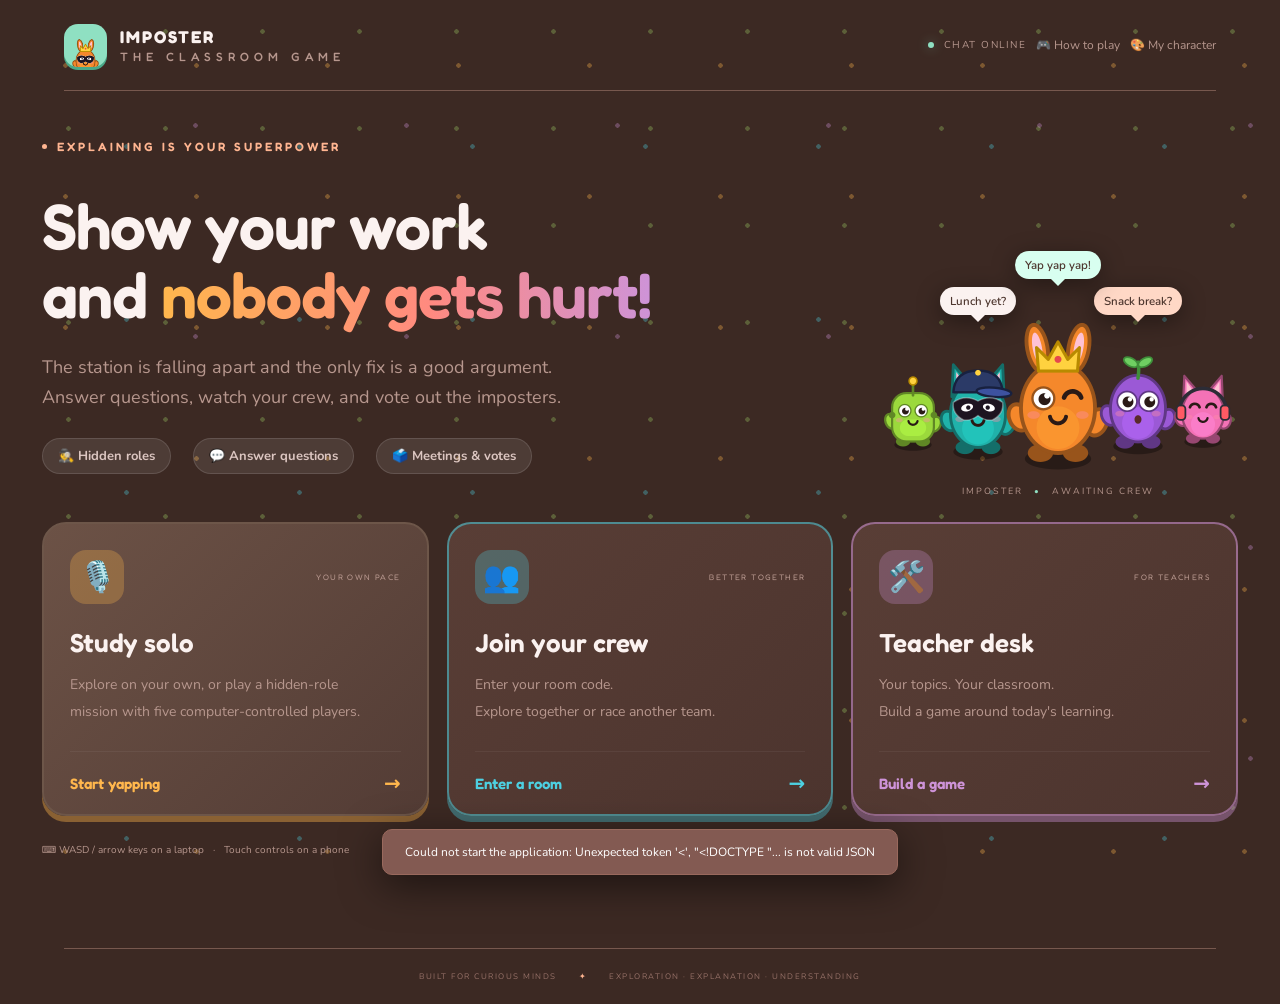
==== commit b132d3cc: "Tower climb: energy platformer with double jump, zones, checkpoints, hazards and live heights Co-Aut" ====
--- a/public/index.html
+++ b/public/index.html
@@ -26,7 +26,7 @@
 <div class="toolbar hidden" id="ctx-chips" aria-label="Quick additions"><span class="hint-text">Quick add:</span><button type="button" class="small" data-add="Do not give the answer directly. Ask guiding questions and give hints instead.">Don't give answers</button><button type="button" class="small" data-add="Keep every reply to one or two short sentences.">Keep it short</button><button type="button" class="small" data-add="Use everyday examples students already know.">Everyday examples</button><button type="button" class="small" data-add="Stay on this unit's topic. If a student goes off topic, kindly bring them back to the question.">Stay on topic</button></div>
 
 <h3 id="questions-head">Your questions</h3><div id="packpreview"></div>
-<div class="toolbar"><button id="exportpack" class="small">Export pack</button></div><details><summary>Edit / review full topic pack</summary><textarea id="packjson" rows="12" aria-label="Topic pack JSON"></textarea><button id="applypack" class="small">Apply edits</button></details><div class="wiz-nav"><button type="button" class="small" data-wiz="1">← Back</button><button type="button" class="primary" data-wiz="3" id="wiz-next-2">Next: rules →</button></div></section><section class="panel wiz" data-step="3"><h2>Rules</h2><label for="gametype">Game</label><select id="gametype"><option value="station" selected>🚀 Space station — Among Us-style</option><option value="climb">🧗 Tower climb — jumping platformer</option></select><label for="gamemode">How the class plays</label><select id="gamemode"><option value="infiltration" selected>🕵️ Imposter mission</option><option value="coop">Cooperative rescue</option><option value="race">Two-team expedition race</option></select><fieldset id="round-settings"><legend>🕵️ Hidden-role round</legend><label class="check"><input id="round-timer-on" type="checkbox"> ⏱️ Add a round timer (imposters win if it runs out)</label><div class="two"><div><label for="round-minutes">Timer length (minutes)</label><input id="round-minutes" type="number" min="2" max="60" value="12"></div><div><label for="meeting-minutes">Meeting every (minutes, 0 = none)</label><input id="meeting-minutes" type="number" min="0" max="15" value="3"></div></div><details class="adv"><summary>Advanced round settings</summary><div class="two"><div><label for="crew-target">Crew target (% of tasks)</label><input id="crew-target" type="number" min="50" max="100" value="80"></div><div><label for="briefing-time">Role briefing before the round (seconds)</label><input id="briefing-time" type="number" min="10" max="120" value="60"></div></div><div class="two"><div><label for="discussion-time">Discussion (seconds)</label><input id="discussion-time" type="number" min="15" max="180" value="30"></div><div><label for="vote-time">Voting window (seconds)</label><input id="vote-time" type="number" min="15" max="300" value="30"></div></div><div class="two"><div><label for="tag-delay">Delay before a tag lands (seconds; blank = automatic, 0 = instant)</label><input id="tag-delay" type="number" min="0" max="60" placeholder="Auto (recommended)"></div><div></div></div><label class="check"><input id="meeting-interrupt" type="checkbox" checked> 🗣️ Meetings pause everyone's chats so the class can discuss in person (uncheck to let students finish their chat first)</label><label class="check"><input id="written-meetings" type="checkbox"> 💬 Enable written meeting discussion</label></details><details class="adv"><summary>How a round works</summary><p class="hint-text">A tag costs the crew one finished answer. Meetings start by themselves after a tag, then everyone votes. The crew wins by finishing the target share of tasks (ghosts count too) or by voting out every imposter. Imposters win when they equal the living crew, or when the optional timer runs out. About one imposter per five players. Needs at least 4 players.</p></details></fieldset><label class="check"><input id="unlimited" type="checkbox"> ♾️ Unlimited time (no countdown for students)</label><div class="two"><div><label for="followtimer">Follow-up time (seconds)</label><input id="followtimer" type="number" value="30" min="10" max="30"></div><div></div></div><p id="timer-note" class="hint-text"></p><label class="check"><input id="autonames" type="checkbox" checked> 🐼 Assign fun explorer names automatically</label><label class="check"><input id="allowstudy" type="checkbox" checked> Allow solo study using this room code</label><div class="wiz-nav"><button type="button" class="small" data-wiz="2">← Back</button><button type="button" class="primary" data-wiz="4" id="wiz-next-3">Next: launch →</button></div></section><section class="panel wiz" data-step="4"><h2>Ready to launch</h2><p id="launch-summary" class="launch-summary"></p><div id="key-box" class="hidden"><label for="teacherkey">Teacher access code</label><input id="teacherkey" type="password" autocomplete="off" placeholder="Provided by your server administrator"></div><div class="info-box">No elimination. No lost progress. Timers prompt a next step; they never punish a learner for needing help.</div><button id="createroom" class="primary wide">Create room →</button><div class="wiz-nav"><button type="button" class="small" data-wiz="3">← Back</button></div></section></div></main>
+<div class="toolbar"><button id="exportpack" class="small">Export pack</button></div><details><summary>Edit / review full topic pack</summary><textarea id="packjson" rows="12" aria-label="Topic pack JSON"></textarea><button id="applypack" class="small">Apply edits</button></details><div class="wiz-nav"><button type="button" class="small" data-wiz="1">← Back</button><button type="button" class="primary" data-wiz="3" id="wiz-next-2">Next: rules →</button></div></section><section class="panel wiz" data-step="3"><h2>Rules</h2><label for="gametype">Game</label><select id="gametype"><option value="station" selected>🚀 Space station — Among Us-style</option><option value="climb">🧗 Tower climb — jumping platformer</option></select><label for="gamemode">How the class plays</label><select id="gamemode"><option value="infiltration" selected>🕵️ Imposter mission</option><option value="coop">Cooperative rescue</option><option value="race">Two-team expedition race</option></select><div id="climb-energy-row" class="hidden"><label for="climb-energy">Energy per good answer</label><select id="climb-energy"><option value="50">Hard: short bursts of climbing</option><option value="70" selected>Normal</option><option value="110">Easy: long stretches per answer</option><option value="160">Very easy (younger students)</option></select><p class="hint-text">Moving and jumping use energy. A good explanation refills it.</p></div><fieldset id="round-settings"><legend>🕵️ Hidden-role round</legend><label class="check"><input id="round-timer-on" type="checkbox"> ⏱️ Add a round timer (imposters win if it runs out)</label><div class="two"><div><label for="round-minutes">Timer length (minutes)</label><input id="round-minutes" type="number" min="2" max="60" value="12"></div><div><label for="meeting-minutes">Meeting every (minutes, 0 = none)</label><input id="meeting-minutes" type="number" min="0" max="15" value="3"></div></div><details class="adv"><summary>Advanced round settings</summary><div class="two"><div><label for="crew-target">Crew target (% of tasks)</label><input id="crew-target" type="number" min="50" max="100" value="80"></div><div><label for="briefing-time">Role briefing before the round (seconds)</label><input id="briefing-time" type="number" min="10" max="120" value="60"></div></div><div class="two"><div><label for="discussion-time">Discussion (seconds)</label><input id="discussion-time" type="number" min="15" max="180" value="30"></div><div><label for="vote-time">Voting window (seconds)</label><input id="vote-time" type="number" min="15" max="300" value="30"></div></div><div class="two"><div><label for="tag-delay">Delay before a tag lands (seconds; blank = automatic, 0 = instant)</label><input id="tag-delay" type="number" min="0" max="60" placeholder="Auto (recommended)"></div><div></div></div><label class="check"><input id="meeting-interrupt" type="checkbox" checked> 🗣️ Meetings pause everyone's chats so the class can discuss in person (uncheck to let students finish their chat first)</label><label class="check"><input id="written-meetings" type="checkbox"> 💬 Enable written meeting discussion</label></details><details class="adv"><summary>How a round works</summary><p class="hint-text">A tag costs the crew one finished answer. Meetings start by themselves after a tag, then everyone votes. The crew wins by finishing the target share of tasks (ghosts count too) or by voting out every imposter. Imposters win when they equal the living crew, or when the optional timer runs out. About one imposter per five players. Needs at least 4 players.</p></details></fieldset><label class="check"><input id="unlimited" type="checkbox"> ♾️ Unlimited time (no countdown for students)</label><div class="two"><div><label for="followtimer">Follow-up time (seconds)</label><input id="followtimer" type="number" value="30" min="10" max="30"></div><div></div></div><p id="timer-note" class="hint-text"></p><label class="check"><input id="autonames" type="checkbox" checked> 🐼 Assign fun explorer names automatically</label><label class="check"><input id="allowstudy" type="checkbox" checked> Allow solo study using this room code</label><div class="wiz-nav"><button type="button" class="small" data-wiz="2">← Back</button><button type="button" class="primary" data-wiz="4" id="wiz-next-3">Next: launch →</button></div></section><section class="panel wiz" data-step="4"><h2>Ready to launch</h2><p id="launch-summary" class="launch-summary"></p><div id="key-box" class="hidden"><label for="teacherkey">Teacher access code</label><input id="teacherkey" type="password" autocomplete="off" placeholder="Provided by your server administrator"></div><div class="info-box">No elimination. No lost progress. Timers prompt a next step; they never punish a learner for needing help.</div><button id="createroom" class="primary wide">Create room →</button><div class="wiz-nav"><button type="button" class="small" data-wiz="3">← Back</button></div></section></div></main>
 <main id="dashboard" class="hidden"><button class="back" data-home>← Launchpad</button><div class="section-head"><div><div class="eyebrow">YOUR CREW'S LAUNCH CODE</div><h1 id="room-code"></h1><p>Students open this website and choose “Join your crew.”</p></div><div class="toolbar"><button id="copylink" class="small">Copy join link</button><button id="pauseroom" class="small">Pause room</button><button id="closeroom" class="small danger">Close room</button></div></div><section id="round-host" class="panel hidden"></section><div id="dashstats" class="stat-row"></div><section class="panel"><h2>Crew manifest <span class="muted">Live progress</span></h2><div id="roster"></div></section></main>
 <main id="game" class="hidden"><div class="game-bar"><div><div class="eyebrow" id="mission-label">SOLO EXPEDITION</div><h2 id="mission-title">Rescue the station</h2></div><div class="game-chips"><span id="cell-count">⚡ 0 cells</span><span id="repair-count">0 / 7 systems</span><button id="relay-start" class="small">📦 Start supply relay</button><button id="howtoplay" class="small">🎮 Rules</button><button id="objectivesbtn" class="small">Mission log</button><button id="pausegame" class="small">Pause</button></div></div><div class="play-layout"><div class="play-main"><div class="viewport" id="viewport"><canvas id="world" tabindex="0" aria-label="Space station. Move using WASD or arrow keys; press Enter near a station to interact."></canvas><div id="relay-hud" class="relay-hud hidden" aria-live="polite"></div><div id="boost-hud" class="boost-hud" aria-label="Dash energy"><span>🚀 DASH</span><div><i id="boost-fill2"></i></div></div><div class="map-top"><span class="live-pill">● SECTOR 09</span><span id="crew-count">1 explorer</span></div><div id="interact-prompt" class="interact hidden"><span id="near-label"></span><button id="interact" class="primary">Enter · Interact</button></div><div class="map-bottom"><span>WASD / ↑↓←→ &nbsp; MOVE</span><span>ENTER &nbsp; INTERACT</span><span>SPACE &nbsp; DASH · RECHARGES</span><span>⚡ COLLECT CELLS</span></div><div class="touch-pad" aria-label="Touch controls"><div class="dpad"><button data-dir="up" class="u" aria-label="Move up">▲</button><button data-dir="left" class="l" aria-label="Move left">◀</button><button data-dir="right" class="r" aria-label="Move right">▶</button><button data-dir="down" class="d" aria-label="Move down">▼</button></div><button data-dir="boost" class="dashbtn" aria-label="Dash">🚀<small>DASH</small></button></div><div id="game-overlay" class="game-overlay hidden"><h2 id="overlay-title">Paused</h2><p id="overlay-desc">Take a breath. Your progress is safe.</p><button id="resume" class="primary">Resume expedition</button></div></div><section class="rooms-strip" aria-label="Your rooms"><h3>🚪 Your rooms</h3><div id="station-list"></div></section></div><aside class="mission-side"><section id="social-panel" class="social-panel hidden"></section><div id="next-objective" class="next-objective"></div><div class="boost-meter" id="boost-meter"><span>🚀 DASH · hold <kbd>SPACE</kbd> while moving</span><div><i id="boost-fill"></i></div></div><div class="eyebrow" id="side-eyebrow">STATION STATUS</div><h2 id="side-title">Bring it back<br>to life.</h2><div class="progress-track"><div id="overall-fill"></div></div><p id="progress-copy" class="muted"></p><div class="nova-card" id="side-card"><div class="nova-face" id="side-face">🧑‍🔧</div><div><strong id="side-card-title">🛠️ Ship engineer</strong><p id="side-card-text">Run supplies 📦, collect energy ⚡, and repair the station 🔧. Chat whenever you want; leave whenever you want.</p></div></div><div id="crew-panel"></div><div id="gamelog" class="gamelog hidden"><h3>📜 Game log</h3><ul id="gamelog-list"></ul></div></aside></div></main>
 <div id="modal" class="modal hidden" role="dialog" aria-modal="true" aria-labelledby="modal-title"><div class="modal-card"><button id="closemodal" class="close" aria-label="Close dialog">×</button><div id="modal-content"></div></div></div>
--- a/public/style.css
+++ b/public/style.css
@@ -410,3 +410,6 @@
 .hw-panel{max-width:640px;margin:18px auto}
 body.hw-chat #game .play-layout,body.hw-chat #game .game-chips,body.hw-chat #game .rooms-strip{display:none!important}
 @media(max-width:700px){.hw-student{grid-template-columns:1fr}}
+
+.viewport.climb #near-label{display:none}
+@media(max-width:600px),(pointer:coarse){.viewport.climb .interact{top:44px;left:auto;right:36px;transform:none;padding:4px 6px}}
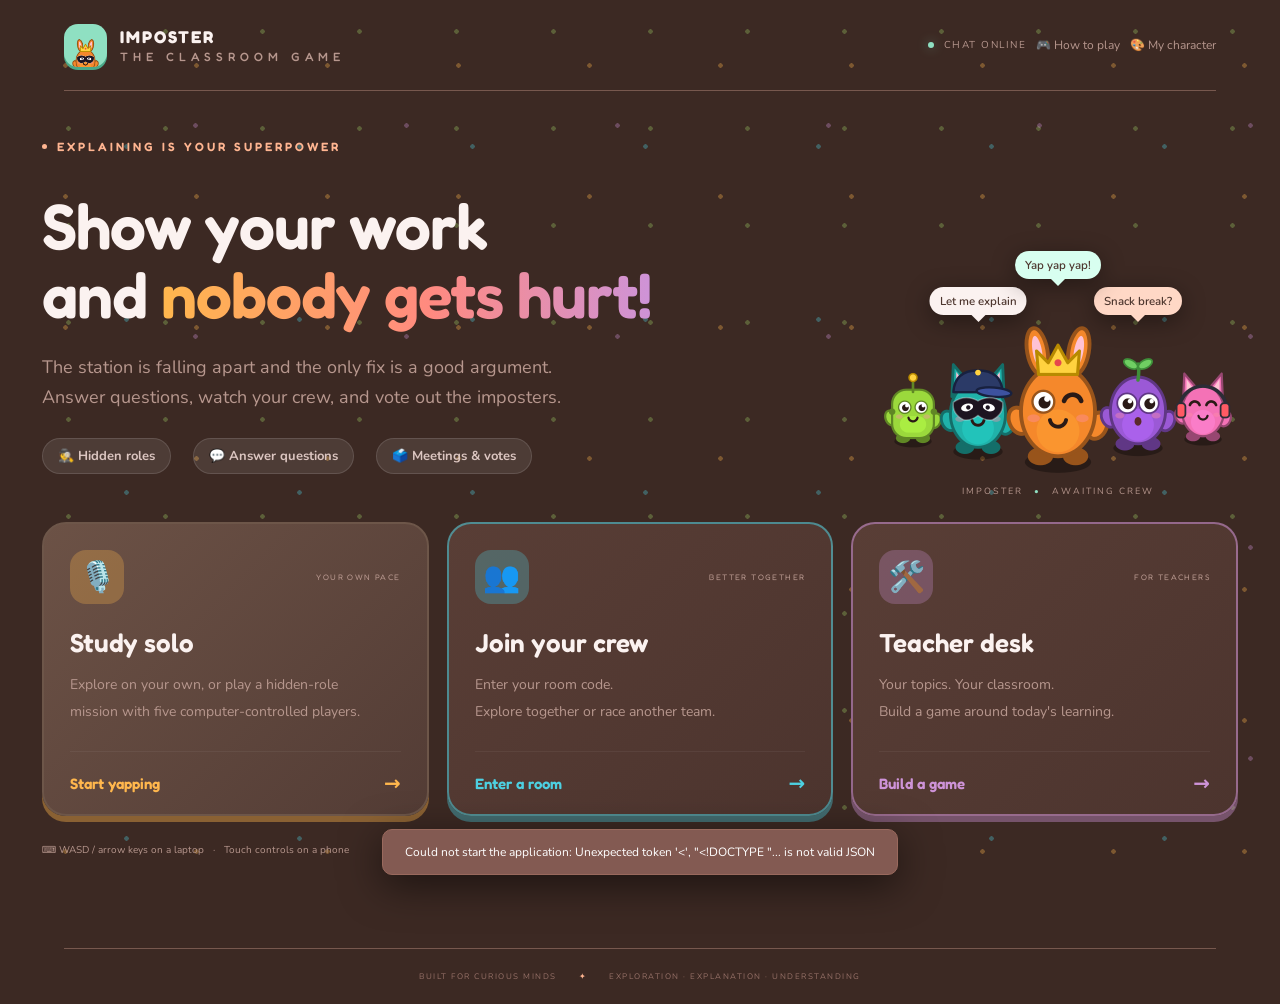
==== commit 534bb978: "Unlimited hints for every game; tutor gives step-by-step scaffolds and never the answer Co-Authored-" ====
--- a/public/index.html
+++ b/public/index.html
@@ -30,6 +30,6 @@
 <main id="dashboard" class="hidden"><button class="back" data-home>← Launchpad</button><div class="section-head"><div><div class="eyebrow">YOUR CREW'S LAUNCH CODE</div><h1 id="room-code"></h1><p>Students open this website and choose “Join your crew.”</p></div><div class="toolbar"><button id="copylink" class="small">Copy join link</button><button id="pauseroom" class="small">Pause room</button><button id="closeroom" class="small danger">Close room</button></div></div><section id="round-host" class="panel hidden"></section><div id="dashstats" class="stat-row"></div><section class="panel"><h2>Crew manifest <span class="muted">Live progress</span></h2><div id="roster"></div></section></main>
 <main id="game" class="hidden"><div class="game-bar"><div><div class="eyebrow" id="mission-label">SOLO EXPEDITION</div><h2 id="mission-title">Rescue the station</h2></div><div class="game-chips"><span id="cell-count">⚡ 0 cells</span><span id="repair-count">0 / 7 systems</span><button id="relay-start" class="small">📦 Start supply relay</button><button id="howtoplay" class="small">🎮 Rules</button><button id="objectivesbtn" class="small">Mission log</button><button id="pausegame" class="small">Pause</button></div></div><div class="play-layout"><div class="play-main"><div class="viewport" id="viewport"><canvas id="world" tabindex="0" aria-label="Space station. Move using WASD or arrow keys; press Enter near a station to interact."></canvas><div id="relay-hud" class="relay-hud hidden" aria-live="polite"></div><div id="boost-hud" class="boost-hud" aria-label="Dash energy"><span>🚀 DASH</span><div><i id="boost-fill2"></i></div></div><div class="map-top"><span class="live-pill">● SECTOR 09</span><span id="crew-count">1 explorer</span></div><div id="interact-prompt" class="interact hidden"><span id="near-label"></span><button id="interact" class="primary">Enter · Interact</button></div><div class="map-bottom"><span>WASD / ↑↓←→ &nbsp; MOVE</span><span>ENTER &nbsp; INTERACT</span><span>SPACE &nbsp; DASH · RECHARGES</span><span>⚡ COLLECT CELLS</span></div><div class="touch-pad" aria-label="Touch controls"><div class="dpad"><button data-dir="up" class="u" aria-label="Move up">▲</button><button data-dir="left" class="l" aria-label="Move left">◀</button><button data-dir="right" class="r" aria-label="Move right">▶</button><button data-dir="down" class="d" aria-label="Move down">▼</button></div><button data-dir="boost" class="dashbtn" aria-label="Dash">🚀<small>DASH</small></button></div><div id="game-overlay" class="game-overlay hidden"><h2 id="overlay-title">Paused</h2><p id="overlay-desc">Take a breath. Your progress is safe.</p><button id="resume" class="primary">Resume expedition</button></div></div><section class="rooms-strip" aria-label="Your rooms"><h3>🚪 Your rooms</h3><div id="station-list"></div></section></div><aside class="mission-side"><section id="social-panel" class="social-panel hidden"></section><div id="next-objective" class="next-objective"></div><div class="boost-meter" id="boost-meter"><span>🚀 DASH · hold <kbd>SPACE</kbd> while moving</span><div><i id="boost-fill"></i></div></div><div class="eyebrow" id="side-eyebrow">STATION STATUS</div><h2 id="side-title">Bring it back<br>to life.</h2><div class="progress-track"><div id="overall-fill"></div></div><p id="progress-copy" class="muted"></p><div class="nova-card" id="side-card"><div class="nova-face" id="side-face">🧑‍🔧</div><div><strong id="side-card-title">🛠️ Ship engineer</strong><p id="side-card-text">Run supplies 📦, collect energy ⚡, and repair the station 🔧. Chat whenever you want; leave whenever you want.</p></div></div><div id="crew-panel"></div><div id="gamelog" class="gamelog hidden"><h3>📜 Game log</h3><ul id="gamelog-list"></ul></div></aside></div></main>
 <div id="modal" class="modal hidden" role="dialog" aria-modal="true" aria-labelledby="modal-title"><div class="modal-card"><button id="closemodal" class="close" aria-label="Close dialog">×</button><div id="modal-content"></div></div></div>
-<div id="encounter" class="modal hidden" role="dialog" aria-modal="true" aria-labelledby="encounter-title"><section class="encounter-card"><div class="encounter-head"><div><div class="eyebrow" id="encounter-topic">ENGINEERING BAY</div><h2 id="encounter-title">🧑‍🔧 Ship engineer</h2><button id="closechat" class="small" aria-label="Close chat and keep exploring">✕ Keep exploring</button> <button id="simphone" class="small hidden" type="button">🔬 Open simulation</button></div><div class="countdown"><span id="timer">0:30</span><small id="timer-label">YOUR NEXT MOVE</small><div id="enc-cells" class="enc-cells" aria-live="polite"></div></div></div><div class="encounter-meta"><span id="encounter-mode">🧠 TUTOR</span><span id="attempt-label"></span></div><div id="chatlog" class="chatlog" aria-live="polite"></div><div id="timeup" class="timeup hidden"><strong>⏰ TIME’S UP!</strong> The game will send you back to the map in <b id="timeup-left">12</b>s (your chat is saved). To stay, send your answer now or buy more time. <button type="button" id="moretime" class="small">⏱️ +30 s · uses 1 ⏱️</button></div><div id="answerbox" class="answerbox"><div class="answer-head">✍️ YOUR ANSWER</div><div id="choices" class="choices hidden" role="radiogroup" aria-label="Answer choices"></div><div id="starters" class="starters"><button id="hint">💡 Hint · uses 1 💡</button><button id="moretime2" type="button">⏱️ +30 s · uses 1 ⏱️</button></div><form id="chatform"><label class="sr-only" for="answer">Your answer, reasoning, or question</label><textarea id="answer" rows="2" maxlength="3000" placeholder="Your words are enough. Enter to send · Shift+Enter for a new line"></textarea><button type="button" id="dictate-answer" class="small" aria-label="Dictate your answer">🎤</button><button type="submit" id="send" class="primary">Send ↗</button></form></div><div class="encounter-footer"><span>💬 Enter to send · Shift+Enter for a new line · Esc to explore</span><button id="solution" class="quiet">📖 Show explanation (0 points)</button></div><div id="encounter-done" class="hidden"><button id="returnmap" class="primary wide">⚡ Collect reward & keep exploring →</button></div></section></div>
+<div id="encounter" class="modal hidden" role="dialog" aria-modal="true" aria-labelledby="encounter-title"><section class="encounter-card"><div class="encounter-head"><div><div class="eyebrow" id="encounter-topic">ENGINEERING BAY</div><h2 id="encounter-title">🧑‍🔧 Ship engineer</h2><button id="closechat" class="small" aria-label="Close chat and keep exploring">✕ Keep exploring</button> <button id="simphone" class="small hidden" type="button">🔬 Open simulation</button></div><div class="countdown"><span id="timer">0:30</span><small id="timer-label">YOUR NEXT MOVE</small><div id="enc-cells" class="enc-cells" aria-live="polite"></div></div></div><div class="encounter-meta"><span id="encounter-mode">🧠 TUTOR</span><span id="attempt-label"></span></div><div id="chatlog" class="chatlog" aria-live="polite"></div><div id="timeup" class="timeup hidden"><strong>⏰ TIME’S UP!</strong> The game will send you back to the map in <b id="timeup-left">12</b>s (your chat is saved). To stay, send your answer now or buy more time. <button type="button" id="moretime" class="small">⏱️ +30 s · uses 1 ⏱️</button></div><div id="answerbox" class="answerbox"><div class="answer-head">✍️ YOUR ANSWER</div><div id="choices" class="choices hidden" role="radiogroup" aria-label="Answer choices"></div><div id="starters" class="starters"><button id="hint">💡 Hint</button><button id="moretime2" type="button">⏱️ +30 s · uses 1 ⏱️</button></div><form id="chatform"><label class="sr-only" for="answer">Your answer, reasoning, or question</label><textarea id="answer" rows="2" maxlength="3000" placeholder="Your words are enough. Enter to send · Shift+Enter for a new line"></textarea><button type="button" id="dictate-answer" class="small" aria-label="Dictate your answer">🎤</button><button type="submit" id="send" class="primary">Send ↗</button></form></div><div class="encounter-footer"><span>💬 Enter to send · Shift+Enter for a new line · Esc to explore</span><button id="solution" class="quiet">📖 Show explanation (0 points)</button></div><div id="encounter-done" class="hidden"><button id="returnmap" class="primary wide">⚡ Collect reward & keep exploring →</button></div></section></div>
 <aside id="simpanel" class="sim-panel hidden" aria-label="Interactive simulation"><div class="sim-head"><button id="simback" class="small" type="button">← Back to chat</button><strong>🔬 <span id="simname"></span></strong><span class="muted">Experiment here, then explain what you saw.</span></div><iframe id="simframe" title="PhET simulation" allowfullscreen sandbox="allow-scripts allow-same-origin allow-forms allow-popups" referrerpolicy="no-referrer"></iframe></aside><div id="meeting-panel" class="modal hidden" role="dialog" aria-modal="true" aria-labelledby="meeting-title"></div><div id="toast" role="status" class="toast hidden"></div><footer id="footer">BUILT FOR CURIOUS MINDS <span>✦</span> EXPLORATION · EXPLANATION · UNDERSTANDING</footer>
 <script src="classes.js"></script><script src="looks.js"></script><script src="social.js"></script><script src="app.js"></script><script src="climb.js"></script><script src="homework.js"></script><script src="wizard.js"></script><script src="mobile.js"></script></body></html>
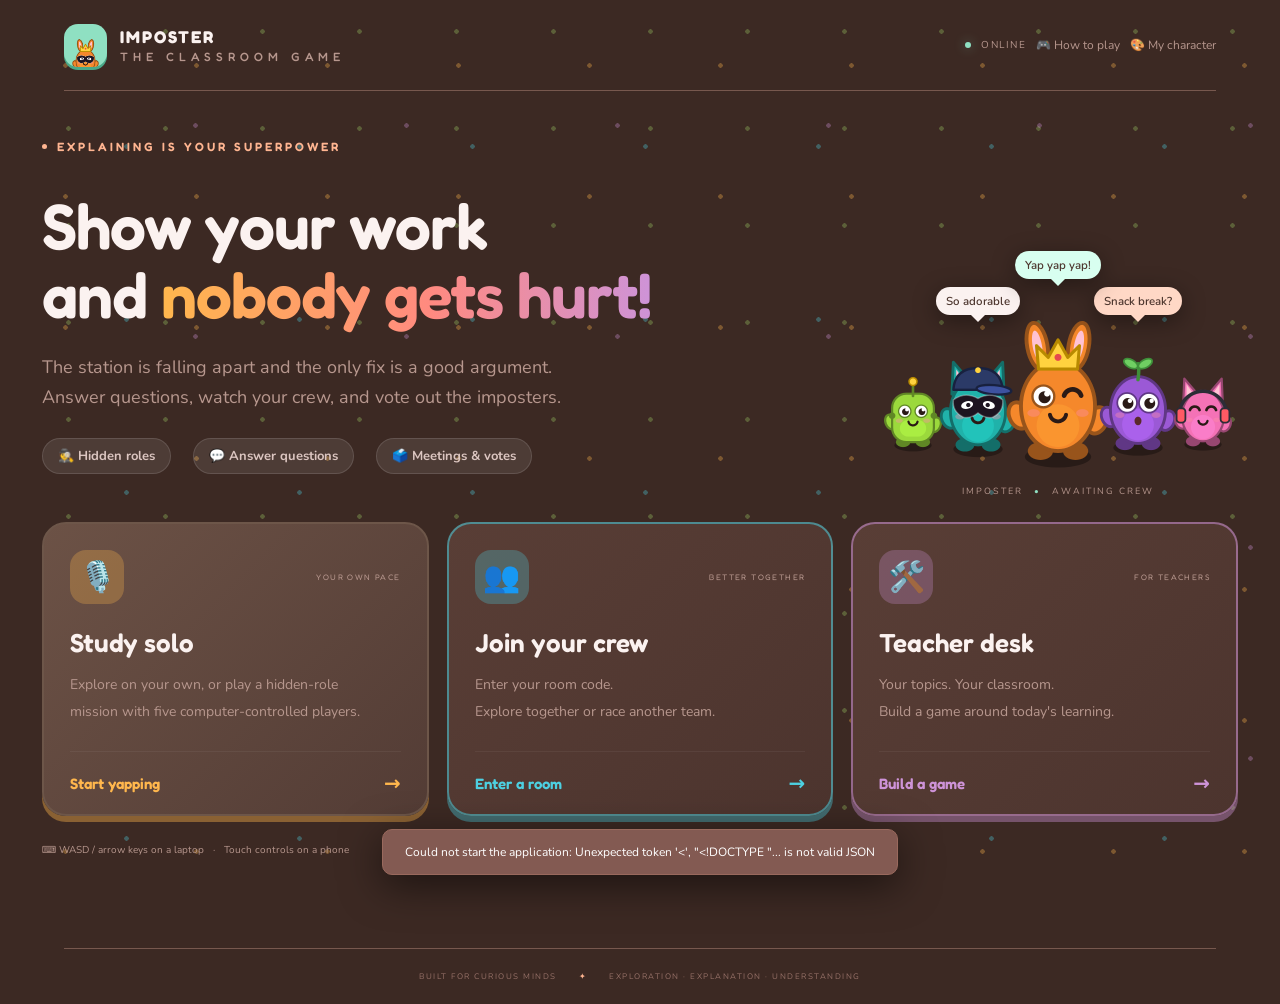
==== commit 65dc2688: "Remove all AI from the site: multiple choice only, teachers paste questions Student view: pick a cho" ====
--- a/public/index.html
+++ b/public/index.html
@@ -1,6 +1,6 @@
 <!doctype html><html lang="en"><head><meta charset="utf-8"><meta name="viewport" content="width=device-width, initial-scale=1"><meta name="theme-color" content="#20130f"><title>Imposter — Show your work and nobody gets hurt!</title><link rel="icon" type="image/png" href="favicon.png"><link rel="preload" href="fonts/fredoka-latin-wght-normal.woff2" as="font" type="font/woff2" crossorigin><link rel="stylesheet" href="style.css"></head><body>
 <div class="stars"></div>
-<header><a class="brand" href="#" aria-label="Imposter home"><span class="brand-icon"><canvas id="brandcritter" width="96" height="96" aria-hidden="true"></canvas></span><span>IMPOSTER<span class="brand-light">THE CLASSROOM GAME</span></span></a><div class="header-right"><span class="status-dot"></span><span id="connection">CHAT ONLINE</span><button id="rules" class="quiet">🎮 How to play</button><button id="lookbtn" class="quiet" type="button">🎨 My character</button><button id="exit" class="quiet hidden">Leave view</button></div></header>
+<header><a class="brand" href="#" aria-label="Imposter home"><span class="brand-icon"><canvas id="brandcritter" width="96" height="96" aria-hidden="true"></canvas></span><span>IMPOSTER<span class="brand-light">THE CLASSROOM GAME</span></span></a><div class="header-right"><span class="status-dot"></span><span id="connection">ONLINE</span><button id="rules" class="quiet">🎮 How to play</button><button id="lookbtn" class="quiet" type="button">🎨 My character</button><button id="exit" class="quiet hidden">Leave view</button></div></header>
 <main id="home">
 <div class="eyebrow"><span></span> EXPLAINING IS YOUR SUPERPOWER</div>
 <div class="hero"><div><h1>Show your work<br>and <em>nobody gets hurt!</em></h1><p class="intro">The station is falling apart and the only fix is a good argument.<br>Answer questions, watch your crew, and vote out the imposters.</p><div class="hero-tags"><span>🕵️ Hidden roles</span><span>💬 Answer questions</span><span>🗳️ Meetings & votes</span></div></div><div class="orbital" aria-hidden="true"><canvas id="homecritters" width="720" height="640"></canvas><span class="say say1">I ❤️ learning!</span><span class="say say2">Snack break?</span><span class="say say3">Yap yap yap!</span><div class="orb-label">IMPOSTER <span>•</span> AWAITING CREW</div></div></div>
@@ -8,28 +8,29 @@
 <button class="launch-card solo" id="solo"><div class="card-top"><span class="card-icon">🎙️</span><span class="badge">YOUR OWN PACE</span></div><h2>Study solo</h2><p>Explore on your own, or play a hidden-role<br>mission with five computer-controlled players.</p><div class="card-foot">Start yapping <span>→</span></div></button>
 <button class="launch-card" id="join"><div class="card-top"><span class="card-icon mint">👥</span><span class="badge">BETTER TOGETHER</span></div><h2>Join your crew</h2><p>Enter your room code.<br>Explore together or race another team.</p><div class="card-foot">Enter a room <span>→</span></div></button>
 <button class="launch-card" id="teacher"><div class="card-top"><span class="card-icon peach">🛠️</span><span class="badge">FOR TEACHERS</span></div><h2>Teacher desk</h2><p>Your topics. Your classroom.<br>Build a game around today's learning.</p><div class="card-foot">Build a game <span>→</span></div></button>
-</div><div class="home-bottom"><span>⌨ WASD / arrow keys on a laptop &nbsp; · &nbsp; Touch controls on a phone</span><span id="tutor-mode" class="mode-pill hidden"></span></div>
+</div><div class="home-bottom"><span>⌨ WASD / arrow keys on a laptop &nbsp; · &nbsp; Touch controls on a phone</span></div>
 </main>
 <main id="setup" class="hidden"><button class="back" data-home>← Back home</button><div class="section-head"><div><div class="eyebrow">MISSION CONTROL</div><h1>Build your <em>game.</em></h1><p>Your material first. The chaos follows.</p></div><span class="badge">GRADE 9 · CONCEPTUAL</span></div>
 <ol class="wiz-steps" id="wiz-steps" aria-label="Setup steps"><li><button type="button" data-wiz="1"><span>1</span>Material</button></li><li><button type="button" data-wiz="2"><span>2</span>Questions</button></li><li><button type="button" data-wiz="3"><span>3</span>Rules</button></li><li><button type="button" data-wiz="4"><span>4</span>Launch</button></li></ol><div class="wizard"><section class="panel wiz on curriculum" data-step="1"><h2>Your game</h2><div class="two"><div><label for="packtitle">Game name</label><input id="packtitle" value="Brain Boost: Rescue the Station" maxlength="100"><p id="name-note" class="hint-text"></p></div><div><label for="grade-level">Grade level</label><select id="grade-level"><option>6th grade</option><option>7th grade</option><option>8th grade</option><option selected>9th grade</option><option>10th grade</option><option>11th grade</option><option>12th grade</option><option>Intro college</option></select></div></div>
-<div class="step"><div><h3>What should the questions cover?</h3><p class="hint-text">Paste or dictate your study guide or learning targets, or import a file. Not sure yet? Talk it through with the helper below.</p></div></div>
+<div class="step"><div><h3>Add your questions</h3><p class="hint-text">Paste your questions, or import a file. Each question needs lettered choices and an <b>Answer:</b> line.</p></div></div>
 <div class="toolbar"><label class="file-label small">📄 Import file<input id="upload" type="file" accept=".txt,.md,.pdf,.docx,.json" hidden></label><button id="builtin" class="small">🎲 Use the sample game</button></div>
-<label class="sr-only" for="topics">Topics or study-guide text</label><textarea id="topics" rows="8" placeholder="Paste today's learning targets here. Any subject, any day."></textarea><div class="hint-text">TXT, Markdown, PDF, DOCX, or a previously exported JSON pack. PDF/DOCX extraction requires the server.</div>
-<label for="gen-count">How many questions will each student answer?</label><input id="gen-count" type="number" min="1" max="7" value="4" class="short-input"><p class="hint-text">One room per question, so the game sets its number of rooms from this. Each question comes in a few versions so classmates do not all get the same one.</p><div class="step"><div><h3>Create questions</h3></div></div>
-<button id="generate" class="primary wide">✦ Create questions</button><p id="generate-note" class="hint-text"></p>
-<div class="wiz-nav"><span></span><button type="button" class="small" data-wiz="2" id="wiz-next-1">Skip to my questions →</button></div></section><section class="panel wiz curriculum" data-step="2"><h2>Questions &amp; tutor</h2><div class="step" id="step-answer"><div><h3>How should students answer?</h3><p class="hint-text">Check one or both.</p></div></div>
-<div class="answer-style"><label class="check style-card"><input id="fmt-mc" type="checkbox"><span><b>🔘 Multiple choice</b><small>Students pick one answer.</small></span></label><label class="check style-card"><input id="fmt-free" type="checkbox" checked><span><b>✍️ Free response</b><small>Students type or dictate their reasoning.</small></span></label></div>
-<p id="fmt-note" class="hint-text"></p>
-<div class="step"><div><h3>Tutor context <span class="muted">(optional)</span></h3><p class="hint-text">Tell the tutor what it should know about your class and any limits. It reads this at the start of every student conversation in this game. Students never see it.</p></div></div>
-<label class="sr-only" for="tutor-context">Context for the tutor</label><textarea id="tutor-context" rows="6" maxlength="2000" placeholder="For example: These students have not learned vector math yet, so use everyday examples like fridge magnets and compasses. Ask guiding questions instead of giving the answer. Keep replies short. Stay on magnetism; if a student drifts off topic, kindly bring them back."></textarea>
-<div class="toolbar hidden" id="ctx-tools"><button type="button" id="dict-context" class="small" title="Speak your notes. Chrome sends dictation audio to Google for transcription.">🎤 Dictate</button><button type="button" id="ctx-draft" class="small primary">✨ Draft for me</button><span class="hint-text" id="ctx-count">0 / 2000</span></div>
-<div class="toolbar hidden" id="ctx-chips" aria-label="Quick additions"><span class="hint-text">Quick add:</span><button type="button" class="small" data-add="Do not give the answer directly. Ask guiding questions and give hints instead.">Don't give answers</button><button type="button" class="small" data-add="Keep every reply to one or two short sentences.">Keep it short</button><button type="button" class="small" data-add="Use everyday examples students already know.">Everyday examples</button><button type="button" class="small" data-add="Stay on this unit's topic. If a student goes off topic, kindly bring them back to the question.">Stay on topic</button></div>
+<label class="sr-only" for="topics">Your questions</label><textarea id="topics" rows="10" placeholder="Topic: Magnets&#10;1. Which poles attract each other?&#10;A) North and north&#10;B) North and south&#10;C) South and south&#10;Answer: B&#10;Explanation: Opposite poles attract."></textarea><div class="hint-text">TXT, Markdown, PDF, DOCX, or a previously exported JSON pack. PDF/DOCX extraction requires the server.</div>
+<details class="adv"><summary>How to write the questions</summary><pre class="hint-text format-help">Topic: Magnets            (optional: starts a new room)
+1. Which poles attract each other?
+A) North and north
+B) North and south
+C) South and south
+Answer: B
+Explanation: Opposite poles attract.   (optional)
 
-<h3 id="questions-head">Your questions</h3><div id="packpreview"></div>
-<div class="toolbar"><button id="exportpack" class="small">Export pack</button></div><details><summary>Edit / review full topic pack</summary><textarea id="packjson" rows="12" aria-label="Topic pack JSON"></textarea><button id="applypack" class="small">Apply edits</button></details><div class="wiz-nav"><button type="button" class="small" data-wiz="1">← Back</button><button type="button" class="primary" data-wiz="3" id="wiz-next-2">Next: rules →</button></div></section><section class="panel wiz" data-step="3"><h2>Rules</h2><label for="gametype">Game</label><select id="gametype"><option value="station" selected>🚀 Space station — Among Us-style</option><option value="climb">🧗 Tower climb — jumping platformer</option></select><label for="gamemode">How the class plays</label><select id="gamemode"><option value="infiltration" selected>🕵️ Imposter mission</option><option value="coop">Cooperative rescue</option><option value="race">Two-team expedition race</option></select><div id="climb-energy-row" class="hidden"><label for="climb-energy">Energy per good answer</label><select id="climb-energy"><option value="50">Hard: short bursts of climbing</option><option value="70" selected>Normal</option><option value="110">Easy: long stretches per answer</option><option value="160">Very easy (younger students)</option></select><p class="hint-text">Moving and jumping use energy. A good explanation refills it.</p></div><fieldset id="round-settings"><legend>🕵️ Hidden-role round</legend><label class="check"><input id="round-timer-on" type="checkbox"> ⏱️ Add a round timer (imposters win if it runs out)</label><div class="two"><div><label for="round-minutes">Timer length (minutes)</label><input id="round-minutes" type="number" min="2" max="60" value="12"></div><div><label for="meeting-minutes">Meeting every (minutes, 0 = none)</label><input id="meeting-minutes" type="number" min="0" max="15" value="3"></div></div><details class="adv"><summary>Advanced round settings</summary><div class="two"><div><label for="crew-target">Crew target (% of tasks)</label><input id="crew-target" type="number" min="50" max="100" value="80"></div><div><label for="briefing-time">Role briefing before the round (seconds)</label><input id="briefing-time" type="number" min="10" max="120" value="60"></div></div><div class="two"><div><label for="discussion-time">Discussion (seconds)</label><input id="discussion-time" type="number" min="15" max="180" value="30"></div><div><label for="vote-time">Voting window (seconds)</label><input id="vote-time" type="number" min="15" max="300" value="30"></div></div><div class="two"><div><label for="tag-delay">Delay before a tag lands (seconds; blank = automatic, 0 = instant)</label><input id="tag-delay" type="number" min="0" max="60" placeholder="Auto (recommended)"></div><div></div></div><label class="check"><input id="meeting-interrupt" type="checkbox" checked> 🗣️ Meetings pause everyone's chats so the class can discuss in person (uncheck to let students finish their chat first)</label><label class="check"><input id="written-meetings" type="checkbox"> 💬 Enable written meeting discussion</label></details><details class="adv"><summary>How a round works</summary><p class="hint-text">A tag costs the crew one finished answer. Meetings start by themselves after a tag, then everyone votes. The crew wins by finishing the target share of tasks (ghosts count too) or by voting out every imposter. Imposters win when they equal the living crew, or when the optional timer runs out. About one imposter per five players. Needs at least 4 players.</p></details></fieldset><label class="check"><input id="unlimited" type="checkbox"> ♾️ Unlimited time (no countdown for students)</label><div class="two"><div><label for="followtimer">Follow-up time (seconds)</label><input id="followtimer" type="number" value="30" min="10" max="30"></div><div></div></div><p id="timer-note" class="hint-text"></p><label class="check"><input id="autonames" type="checkbox" checked> 🐼 Assign fun explorer names automatically</label><label class="check"><input id="allowstudy" type="checkbox" checked> Allow solo study using this room code</label><div class="wiz-nav"><button type="button" class="small" data-wiz="2">← Back</button><button type="button" class="primary" data-wiz="4" id="wiz-next-3">Next: launch →</button></div></section><section class="panel wiz" data-step="4"><h2>Ready to launch</h2><p id="launch-summary" class="launch-summary"></p><div id="key-box" class="hidden"><label for="teacherkey">Teacher access code</label><input id="teacherkey" type="password" autocomplete="off" placeholder="Provided by your server administrator"></div><div class="info-box">No elimination. No lost progress. Timers prompt a next step; they never punish a learner for needing help.</div><button id="createroom" class="primary wide">Create room →</button><div class="wiz-nav"><button type="button" class="small" data-wiz="3">← Back</button></div></section></div></main>
+Use 2 to 5 choices per question. You can also put a * after the right choice instead of an Answer: line. Write two or three similar questions under each Topic so classmates do not all get the same one.</pre></details>
+<label for="gen-count">How many questions will each student answer?</label><input id="gen-count" type="number" min="1" max="7" value="4" class="short-input"><p class="hint-text">One room per topic, so the game sets its number of rooms from this.</p>
+<button id="generate" class="primary wide">➕ Add these questions</button><p id="generate-note" class="hint-text"></p>
+<div class="wiz-nav"><span></span><button type="button" class="small" data-wiz="2" id="wiz-next-1">Skip to my questions →</button></div></section><section class="panel wiz curriculum" data-step="2"><h2>Your questions</h2><h3 id="questions-head">Review</h3><div id="packpreview"></div>
+<div class="toolbar"><button id="exportpack" class="small">Export pack</button></div><details><summary>Advanced: edit the full question file</summary><textarea id="packjson" rows="12" aria-label="Topic pack JSON"></textarea><button id="applypack" class="small">Apply edits</button></details><div class="wiz-nav"><button type="button" class="small" data-wiz="1">← Back</button><button type="button" class="primary" data-wiz="3" id="wiz-next-2">Next: rules →</button></div></section><section class="panel wiz" data-step="3"><h2>Rules</h2><label for="gametype">Game</label><select id="gametype"><option value="station" selected>🚀 Space station — Among Us-style</option><option value="climb">🧗 Tower climb — jumping platformer</option></select><label for="gamemode">How the class plays</label><select id="gamemode"><option value="infiltration" selected>🕵️ Imposter mission</option><option value="coop">Cooperative rescue</option><option value="race">Two-team expedition race</option></select><div id="climb-energy-row" class="hidden"><label for="climb-energy">Energy per good answer</label><select id="climb-energy"><option value="50">Hard: short bursts of climbing</option><option value="70" selected>Normal</option><option value="110">Easy: long stretches per answer</option><option value="160">Very easy (younger students)</option></select><p class="hint-text">Moving and jumping use energy. A correct answer refills it.</p></div><fieldset id="round-settings"><legend>🕵️ Hidden-role round</legend><label class="check"><input id="round-timer-on" type="checkbox"> ⏱️ Add a round timer (imposters win if it runs out)</label><div class="two"><div><label for="round-minutes">Timer length (minutes)</label><input id="round-minutes" type="number" min="2" max="60" value="12"></div><div><label for="meeting-minutes">Meeting every (minutes, 0 = none)</label><input id="meeting-minutes" type="number" min="0" max="15" value="3"></div></div><details class="adv"><summary>Advanced round settings</summary><div class="two"><div><label for="crew-target">Crew target (% of tasks)</label><input id="crew-target" type="number" min="50" max="100" value="80"></div><div><label for="briefing-time">Role briefing before the round (seconds)</label><input id="briefing-time" type="number" min="10" max="120" value="60"></div></div><div class="two"><div><label for="discussion-time">Discussion (seconds)</label><input id="discussion-time" type="number" min="15" max="180" value="30"></div><div><label for="vote-time">Voting window (seconds)</label><input id="vote-time" type="number" min="15" max="300" value="30"></div></div><div class="two"><div><label for="tag-delay">Delay before a tag lands (seconds; blank = automatic, 0 = instant)</label><input id="tag-delay" type="number" min="0" max="60" placeholder="Auto (recommended)"></div><div></div></div><label class="check"><input id="meeting-interrupt" type="checkbox" checked> 🗣️ Meetings pause everyone's questions so the class can discuss in person (uncheck to let students finish their question first)</label><label class="check"><input id="written-meetings" type="checkbox"> 💬 Enable written meeting discussion</label></details><details class="adv"><summary>How a round works</summary><p class="hint-text">A tag costs the crew one finished answer. Meetings start by themselves after a tag, then everyone votes. The crew wins by finishing the target share of tasks (ghosts count too) or by voting out every imposter. Imposters win when they equal the living crew, or when the optional timer runs out. About one imposter per five players. Needs at least 4 players.</p></details></fieldset><label class="check"><input id="unlimited" type="checkbox"> ♾️ Unlimited time (no countdown for students)</label><div class="two"><div><label for="followtimer">Follow-up time (seconds)</label><input id="followtimer" type="number" value="30" min="10" max="30"></div><div></div></div><p id="timer-note" class="hint-text"></p><label class="check"><input id="autonames" type="checkbox" checked> 🐼 Assign fun explorer names automatically</label><label class="check"><input id="allowstudy" type="checkbox" checked> Allow solo study using this room code</label><div class="wiz-nav"><button type="button" class="small" data-wiz="2">← Back</button><button type="button" class="primary" data-wiz="4" id="wiz-next-3">Next: launch →</button></div></section><section class="panel wiz" data-step="4"><h2>Ready to launch</h2><p id="launch-summary" class="launch-summary"></p><div id="key-box" class="hidden"><label for="teacherkey">Teacher access code</label><input id="teacherkey" type="password" autocomplete="off" placeholder="Provided by your server administrator"></div><div class="info-box">No elimination. No lost progress. Timers prompt a next step; they never punish a learner for needing help.</div><button id="createroom" class="primary wide">Create room →</button><div class="wiz-nav"><button type="button" class="small" data-wiz="3">← Back</button></div></section></div></main>
 <main id="dashboard" class="hidden"><button class="back" data-home>← Launchpad</button><div class="section-head"><div><div class="eyebrow">YOUR CREW'S LAUNCH CODE</div><h1 id="room-code"></h1><p>Students open this website and choose “Join your crew.”</p></div><div class="toolbar"><button id="copylink" class="small">Copy join link</button><button id="pauseroom" class="small">Pause room</button><button id="closeroom" class="small danger">Close room</button></div></div><section id="round-host" class="panel hidden"></section><div id="dashstats" class="stat-row"></div><section class="panel"><h2>Crew manifest <span class="muted">Live progress</span></h2><div id="roster"></div></section></main>
-<main id="game" class="hidden"><div class="game-bar"><div><div class="eyebrow" id="mission-label">SOLO EXPEDITION</div><h2 id="mission-title">Rescue the station</h2></div><div class="game-chips"><span id="cell-count">⚡ 0 cells</span><span id="repair-count">0 / 7 systems</span><button id="relay-start" class="small">📦 Start supply relay</button><button id="howtoplay" class="small">🎮 Rules</button><button id="objectivesbtn" class="small">Mission log</button><button id="pausegame" class="small">Pause</button></div></div><div class="play-layout"><div class="play-main"><div class="viewport" id="viewport"><canvas id="world" tabindex="0" aria-label="Space station. Move using WASD or arrow keys; press Enter near a station to interact."></canvas><div id="relay-hud" class="relay-hud hidden" aria-live="polite"></div><div id="boost-hud" class="boost-hud" aria-label="Dash energy"><span>🚀 DASH</span><div><i id="boost-fill2"></i></div></div><div class="map-top"><span class="live-pill">● SECTOR 09</span><span id="crew-count">1 explorer</span></div><div id="interact-prompt" class="interact hidden"><span id="near-label"></span><button id="interact" class="primary">Enter · Interact</button></div><div class="map-bottom"><span>WASD / ↑↓←→ &nbsp; MOVE</span><span>ENTER &nbsp; INTERACT</span><span>SPACE &nbsp; DASH · RECHARGES</span><span>⚡ COLLECT CELLS</span></div><div class="touch-pad" aria-label="Touch controls"><div class="dpad"><button data-dir="up" class="u" aria-label="Move up">▲</button><button data-dir="left" class="l" aria-label="Move left">◀</button><button data-dir="right" class="r" aria-label="Move right">▶</button><button data-dir="down" class="d" aria-label="Move down">▼</button></div><button data-dir="boost" class="dashbtn" aria-label="Dash">🚀<small>DASH</small></button></div><div id="game-overlay" class="game-overlay hidden"><h2 id="overlay-title">Paused</h2><p id="overlay-desc">Take a breath. Your progress is safe.</p><button id="resume" class="primary">Resume expedition</button></div></div><section class="rooms-strip" aria-label="Your rooms"><h3>🚪 Your rooms</h3><div id="station-list"></div></section></div><aside class="mission-side"><section id="social-panel" class="social-panel hidden"></section><div id="next-objective" class="next-objective"></div><div class="boost-meter" id="boost-meter"><span>🚀 DASH · hold <kbd>SPACE</kbd> while moving</span><div><i id="boost-fill"></i></div></div><div class="eyebrow" id="side-eyebrow">STATION STATUS</div><h2 id="side-title">Bring it back<br>to life.</h2><div class="progress-track"><div id="overall-fill"></div></div><p id="progress-copy" class="muted"></p><div class="nova-card" id="side-card"><div class="nova-face" id="side-face">🧑‍🔧</div><div><strong id="side-card-title">🛠️ Ship engineer</strong><p id="side-card-text">Run supplies 📦, collect energy ⚡, and repair the station 🔧. Chat whenever you want; leave whenever you want.</p></div></div><div id="crew-panel"></div><div id="gamelog" class="gamelog hidden"><h3>📜 Game log</h3><ul id="gamelog-list"></ul></div></aside></div></main>
+<main id="game" class="hidden"><div class="game-bar"><div><div class="eyebrow" id="mission-label">SOLO EXPEDITION</div><h2 id="mission-title">Rescue the station</h2></div><div class="game-chips"><span id="cell-count">⚡ 0 cells</span><span id="repair-count">0 / 7 systems</span><button id="relay-start" class="small">📦 Start supply relay</button><button id="howtoplay" class="small">🎮 Rules</button><button id="objectivesbtn" class="small">Mission log</button><button id="pausegame" class="small">Pause</button></div></div><div class="play-layout"><div class="play-main"><div class="viewport" id="viewport"><canvas id="world" tabindex="0" aria-label="Space station. Move using WASD or arrow keys; press Enter near a station to interact."></canvas><div id="relay-hud" class="relay-hud hidden" aria-live="polite"></div><div id="boost-hud" class="boost-hud" aria-label="Dash energy"><span>🚀 DASH</span><div><i id="boost-fill2"></i></div></div><div class="map-top"><span class="live-pill">● SECTOR 09</span><span id="crew-count">1 explorer</span></div><div id="interact-prompt" class="interact hidden"><span id="near-label"></span><button id="interact" class="primary">Enter · Interact</button></div><div class="map-bottom"><span>WASD / ↑↓←→ &nbsp; MOVE</span><span>ENTER &nbsp; INTERACT</span><span>SPACE &nbsp; DASH · RECHARGES</span><span>⚡ COLLECT CELLS</span></div><div class="touch-pad" aria-label="Touch controls"><div class="dpad"><button data-dir="up" class="u" aria-label="Move up">▲</button><button data-dir="left" class="l" aria-label="Move left">◀</button><button data-dir="right" class="r" aria-label="Move right">▶</button><button data-dir="down" class="d" aria-label="Move down">▼</button></div><button data-dir="boost" class="dashbtn" aria-label="Dash">🚀<small>DASH</small></button></div><div id="game-overlay" class="game-overlay hidden"><h2 id="overlay-title">Paused</h2><p id="overlay-desc">Take a breath. Your progress is safe.</p><button id="resume" class="primary">Resume expedition</button></div></div><section class="rooms-strip" aria-label="Your rooms"><h3>🚪 Your rooms</h3><div id="station-list"></div></section></div><aside class="mission-side"><section id="social-panel" class="social-panel hidden"></section><div id="next-objective" class="next-objective"></div><div class="boost-meter" id="boost-meter"><span>🚀 DASH · hold <kbd>SPACE</kbd> while moving</span><div><i id="boost-fill"></i></div></div><div class="eyebrow" id="side-eyebrow">STATION STATUS</div><h2 id="side-title">Bring it back<br>to life.</h2><div class="progress-track"><div id="overall-fill"></div></div><p id="progress-copy" class="muted"></p><div class="nova-card" id="side-card"><div class="nova-face" id="side-face">🧑‍🔧</div><div><strong id="side-card-title">🛠️ Ship engineer</strong><p id="side-card-text">Run supplies 📦, collect energy ⚡, and repair the station 🔧. Answer whenever you want; leave whenever you want.</p></div></div><div id="crew-panel"></div><div id="gamelog" class="gamelog hidden"><h3>📜 Game log</h3><ul id="gamelog-list"></ul></div></aside></div></main>
 <div id="modal" class="modal hidden" role="dialog" aria-modal="true" aria-labelledby="modal-title"><div class="modal-card"><button id="closemodal" class="close" aria-label="Close dialog">×</button><div id="modal-content"></div></div></div>
-<div id="encounter" class="modal hidden" role="dialog" aria-modal="true" aria-labelledby="encounter-title"><section class="encounter-card"><div class="encounter-head"><div><div class="eyebrow" id="encounter-topic">ENGINEERING BAY</div><h2 id="encounter-title">🧑‍🔧 Ship engineer</h2><button id="closechat" class="small" aria-label="Close chat and keep exploring">✕ Keep exploring</button> <button id="simphone" class="small hidden" type="button">🔬 Open simulation</button></div><div class="countdown"><span id="timer">0:30</span><small id="timer-label">YOUR NEXT MOVE</small><div id="enc-cells" class="enc-cells" aria-live="polite"></div></div></div><div class="encounter-meta"><span id="encounter-mode">🧠 TUTOR</span><span id="attempt-label"></span></div><div id="chatlog" class="chatlog" aria-live="polite"></div><div id="timeup" class="timeup hidden"><strong>⏰ TIME’S UP!</strong> The game will send you back to the map in <b id="timeup-left">12</b>s (your chat is saved). To stay, send your answer now or buy more time. <button type="button" id="moretime" class="small">⏱️ +30 s · uses 1 ⏱️</button></div><div id="answerbox" class="answerbox"><div class="answer-head">✍️ YOUR ANSWER</div><div id="choices" class="choices hidden" role="radiogroup" aria-label="Answer choices"></div><div id="starters" class="starters"><button id="hint">💡 Hint</button><button id="moretime2" type="button">⏱️ +30 s · uses 1 ⏱️</button></div><form id="chatform"><label class="sr-only" for="answer">Your answer, reasoning, or question</label><textarea id="answer" rows="2" maxlength="3000" placeholder="Your words are enough. Enter to send · Shift+Enter for a new line"></textarea><button type="button" id="dictate-answer" class="small" aria-label="Dictate your answer">🎤</button><button type="submit" id="send" class="primary">Send ↗</button></form></div><div class="encounter-footer"><span>💬 Enter to send · Shift+Enter for a new line · Esc to explore</span><button id="solution" class="quiet">📖 Show explanation (0 points)</button></div><div id="encounter-done" class="hidden"><button id="returnmap" class="primary wide">⚡ Collect reward & keep exploring →</button></div></section></div>
-<aside id="simpanel" class="sim-panel hidden" aria-label="Interactive simulation"><div class="sim-head"><button id="simback" class="small" type="button">← Back to chat</button><strong>🔬 <span id="simname"></span></strong><span class="muted">Experiment here, then explain what you saw.</span></div><iframe id="simframe" title="PhET simulation" allowfullscreen sandbox="allow-scripts allow-same-origin allow-forms allow-popups" referrerpolicy="no-referrer"></iframe></aside><div id="meeting-panel" class="modal hidden" role="dialog" aria-modal="true" aria-labelledby="meeting-title"></div><div id="toast" role="status" class="toast hidden"></div><footer id="footer">BUILT FOR CURIOUS MINDS <span>✦</span> EXPLORATION · EXPLANATION · UNDERSTANDING</footer>
+<div id="encounter" class="modal hidden" role="dialog" aria-modal="true" aria-labelledby="encounter-title"><section class="encounter-card"><div class="encounter-head"><div><div class="eyebrow" id="encounter-topic">ENGINEERING BAY</div><h2 id="encounter-title">🧑‍🔧 Question</h2><button id="closechat" class="small" aria-label="Close and keep exploring">✕ Keep exploring</button> <button id="simphone" class="small hidden" type="button">🔬 Open simulation</button></div><div class="countdown"><span id="timer">0:30</span><small id="timer-label">YOUR NEXT MOVE</small><div id="enc-cells" class="enc-cells" aria-live="polite"></div></div></div><div class="encounter-meta"><span id="encounter-mode">❓ QUESTION</span><span id="attempt-label"></span></div><div id="chatlog" class="chatlog" aria-live="polite"></div><div id="timeup" class="timeup hidden"><strong>⏰ TIME’S UP!</strong> The game will send you back to the map in <b id="timeup-left">12</b>s (your place is saved). To stay, submit your answer now or buy more time. <button type="button" id="moretime" class="small">⏱️ +30 s · uses 1 ⏱️</button></div><div id="answerbox" class="answerbox"><div class="answer-head">👆 PICK ONE</div><div id="choices" class="choices hidden" role="radiogroup" aria-label="Answer choices"></div><div id="starters" class="starters"><button id="moretime2" type="button">⏱️ +30 s · uses 1 ⏱️</button></div><form id="chatform"><button type="submit" id="send" class="primary">Submit answer ↗</button></form></div><div class="encounter-footer"><span>Esc to go back and keep exploring</span></div><div id="encounter-done" class="hidden"><button id="returnmap" class="primary wide">⚡ Collect reward & keep exploring →</button></div></section></div>
+<aside id="simpanel" class="sim-panel hidden" aria-label="Interactive simulation"><div class="sim-head"><button id="simback" class="small" type="button">← Back to the question</button><strong>🔬 <span id="simname"></span></strong><span class="muted">Experiment here, then explain what you saw.</span></div><iframe id="simframe" title="PhET simulation" allowfullscreen sandbox="allow-scripts allow-same-origin allow-forms allow-popups" referrerpolicy="no-referrer"></iframe></aside><div id="meeting-panel" class="modal hidden" role="dialog" aria-modal="true" aria-labelledby="meeting-title"></div><div id="toast" role="status" class="toast hidden"></div><footer id="footer">BUILT FOR CURIOUS MINDS <span>✦</span> EXPLORATION · EXPLANATION · UNDERSTANDING</footer>
 <script src="classes.js"></script><script src="looks.js"></script><script src="social.js"></script><script src="app.js"></script><script src="climb.js"></script><script src="homework.js"></script><script src="wizard.js"></script><script src="mobile.js"></script></body></html>
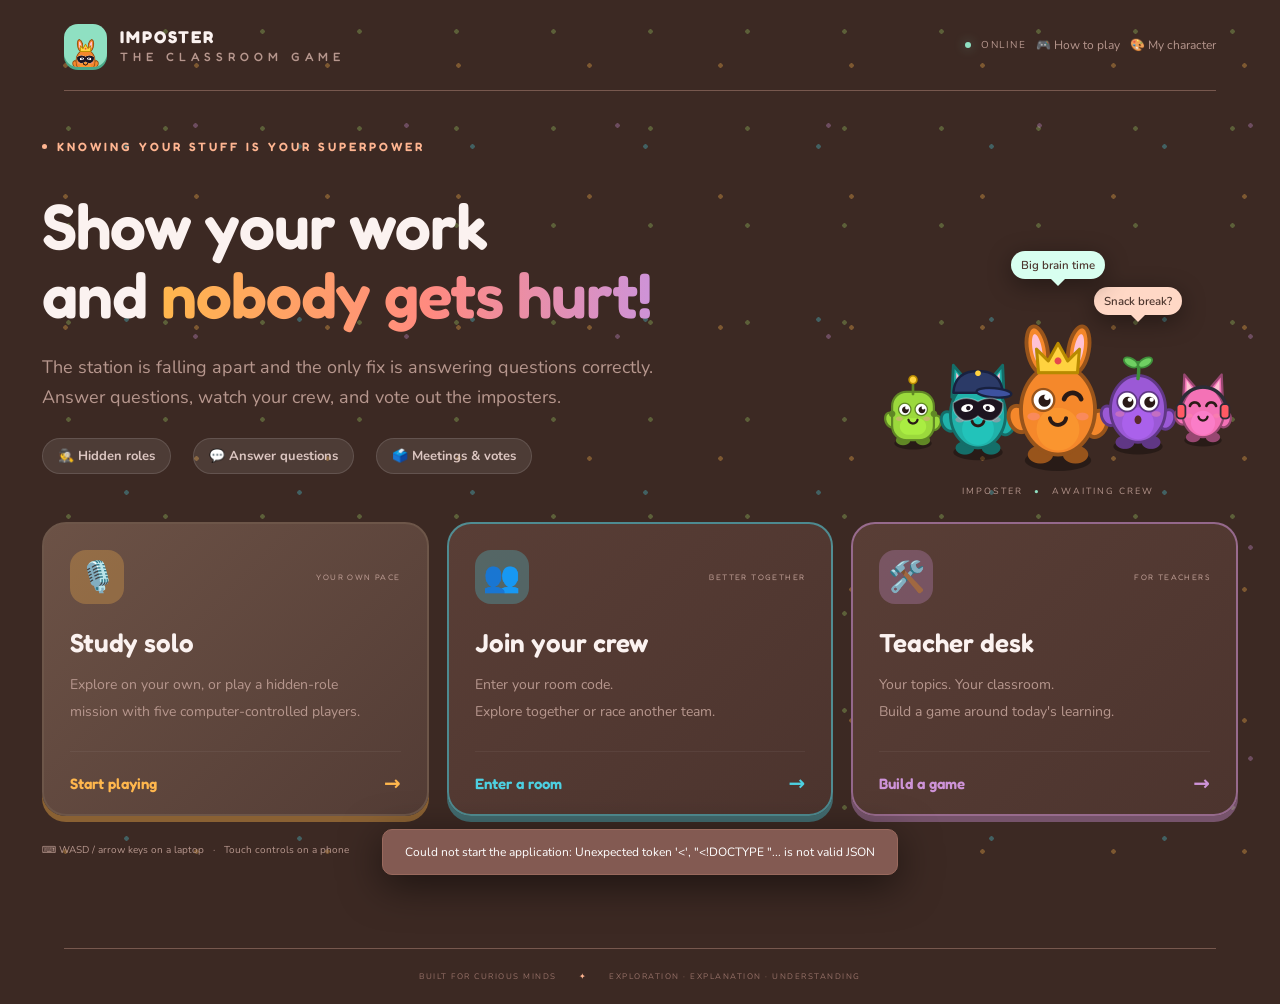
==== commit 641ce1de: "Wrong answers earn nothing; write-a-question form; start with an empty game; home wording Co-Authore" ====
--- a/public/index.html
+++ b/public/index.html
@@ -2,10 +2,10 @@
 <div class="stars"></div>
 <header><a class="brand" href="#" aria-label="Imposter home"><span class="brand-icon"><canvas id="brandcritter" width="96" height="96" aria-hidden="true"></canvas></span><span>IMPOSTER<span class="brand-light">THE CLASSROOM GAME</span></span></a><div class="header-right"><span class="status-dot"></span><span id="connection">ONLINE</span><button id="rules" class="quiet">🎮 How to play</button><button id="lookbtn" class="quiet" type="button">🎨 My character</button><button id="exit" class="quiet hidden">Leave view</button></div></header>
 <main id="home">
-<div class="eyebrow"><span></span> EXPLAINING IS YOUR SUPERPOWER</div>
-<div class="hero"><div><h1>Show your work<br>and <em>nobody gets hurt!</em></h1><p class="intro">The station is falling apart and the only fix is a good argument.<br>Answer questions, watch your crew, and vote out the imposters.</p><div class="hero-tags"><span>🕵️ Hidden roles</span><span>💬 Answer questions</span><span>🗳️ Meetings & votes</span></div></div><div class="orbital" aria-hidden="true"><canvas id="homecritters" width="720" height="640"></canvas><span class="say say1">I ❤️ learning!</span><span class="say say2">Snack break?</span><span class="say say3">Yap yap yap!</span><div class="orb-label">IMPOSTER <span>•</span> AWAITING CREW</div></div></div>
+<div class="eyebrow"><span></span> KNOWING YOUR STUFF IS YOUR SUPERPOWER</div>
+<div class="hero"><div><h1>Show your work<br>and <em>nobody gets hurt!</em></h1><p class="intro">The station is falling apart and the only fix is answering questions correctly.<br>Answer questions, watch your crew, and vote out the imposters.</p><div class="hero-tags"><span>🕵️ Hidden roles</span><span>💬 Answer questions</span><span>🗳️ Meetings & votes</span></div></div><div class="orbital" aria-hidden="true"><canvas id="homecritters" width="720" height="640"></canvas><span class="say say1">I ❤️ learning!</span><span class="say say2">Snack break?</span><span class="say say3">Big brain time</span><div class="orb-label">IMPOSTER <span>•</span> AWAITING CREW</div></div></div>
 <div class="launch-grid">
-<button class="launch-card solo" id="solo"><div class="card-top"><span class="card-icon">🎙️</span><span class="badge">YOUR OWN PACE</span></div><h2>Study solo</h2><p>Explore on your own, or play a hidden-role<br>mission with five computer-controlled players.</p><div class="card-foot">Start yapping <span>→</span></div></button>
+<button class="launch-card solo" id="solo"><div class="card-top"><span class="card-icon">🎙️</span><span class="badge">YOUR OWN PACE</span></div><h2>Study solo</h2><p>Explore on your own, or play a hidden-role<br>mission with five computer-controlled players.</p><div class="card-foot">Start playing <span>→</span></div></button>
 <button class="launch-card" id="join"><div class="card-top"><span class="card-icon mint">👥</span><span class="badge">BETTER TOGETHER</span></div><h2>Join your crew</h2><p>Enter your room code.<br>Explore together or race another team.</p><div class="card-foot">Enter a room <span>→</span></div></button>
 <button class="launch-card" id="teacher"><div class="card-top"><span class="card-icon peach">🛠️</span><span class="badge">FOR TEACHERS</span></div><h2>Teacher desk</h2><p>Your topics. Your classroom.<br>Build a game around today's learning.</p><div class="card-foot">Build a game <span>→</span></div></button>
 </div><div class="home-bottom"><span>⌨ WASD / arrow keys on a laptop &nbsp; · &nbsp; Touch controls on a phone</span></div>
@@ -26,7 +26,9 @@
 Use 2 to 5 choices per question. You can also put a * after the right choice instead of an Answer: line. Write two or three similar questions under each Topic so classmates do not all get the same one.</pre></details>
 <label for="gen-count">How many questions will each student answer?</label><input id="gen-count" type="number" min="1" max="7" value="4" class="short-input"><p class="hint-text">One room per topic, so the game sets its number of rooms from this.</p>
 <button id="generate" class="primary wide">➕ Add these questions</button><p id="generate-note" class="hint-text"></p>
-<div class="wiz-nav"><span></span><button type="button" class="small" data-wiz="2" id="wiz-next-1">Skip to my questions →</button></div></section><section class="panel wiz curriculum" data-step="2"><h2>Your questions</h2><h3 id="questions-head">Review</h3><div id="packpreview"></div>
+<div class="wiz-nav"><span></span><button type="button" class="small" data-wiz="2" id="wiz-next-1">Write them one at a time →</button></div></section><section class="panel wiz curriculum" data-step="2"><h2>Your questions</h2><details class="adv" id="addq-box" open><summary>✍️ Write a question</summary><label for="aq-topic">Room (topic)</label><input id="aq-topic" maxlength="40" list="aq-topics" placeholder="Magnets"><datalist id="aq-topics"></datalist><label for="aq-prompt">Question</label><textarea id="aq-prompt" rows="2" maxlength="400"></textarea><label>Answer choices <span class="hint-text">(pick the round button next to the correct one; leave extras blank)</span></label>
+<div id="aq-choices"><div class="aq-row"><input type="radio" name="aq-correct" value="0" aria-label="Correct answer A" checked><input class="aq-choice" maxlength="150" placeholder="Choice A"></div><div class="aq-row"><input type="radio" name="aq-correct" value="1" aria-label="Correct answer B"><input class="aq-choice" maxlength="150" placeholder="Choice B"></div><div class="aq-row"><input type="radio" name="aq-correct" value="2" aria-label="Correct answer C"><input class="aq-choice" maxlength="150" placeholder="Choice C"></div><div class="aq-row"><input type="radio" name="aq-correct" value="3" aria-label="Correct answer D"><input class="aq-choice" maxlength="150" placeholder="Choice D"></div><div class="aq-row"><input type="radio" name="aq-correct" value="4" aria-label="Correct answer E"><input class="aq-choice" maxlength="150" placeholder="Choice E"></div></div><label for="aq-explain">Explanation shown after answering</label><input id="aq-explain" maxlength="500" placeholder="Why that answer is right"><button type="button" id="aq-add" class="primary small">Add question</button></details>
+<h3 id="questions-head">Review</h3><div id="packpreview"></div>
 <div class="toolbar"><button id="exportpack" class="small">Export pack</button></div><details><summary>Advanced: edit the full question file</summary><textarea id="packjson" rows="12" aria-label="Topic pack JSON"></textarea><button id="applypack" class="small">Apply edits</button></details><div class="wiz-nav"><button type="button" class="small" data-wiz="1">← Back</button><button type="button" class="primary" data-wiz="3" id="wiz-next-2">Next: rules →</button></div></section><section class="panel wiz" data-step="3"><h2>Rules</h2><label for="gametype">Game</label><select id="gametype"><option value="station" selected>🚀 Space station — Among Us-style</option><option value="climb">🧗 Tower climb — jumping platformer</option></select><label for="gamemode">How the class plays</label><select id="gamemode"><option value="infiltration" selected>🕵️ Imposter mission</option><option value="coop">Cooperative rescue</option><option value="race">Two-team expedition race</option></select><div id="climb-energy-row" class="hidden"><label for="climb-energy">Energy per good answer</label><select id="climb-energy"><option value="50">Hard: short bursts of climbing</option><option value="70" selected>Normal</option><option value="110">Easy: long stretches per answer</option><option value="160">Very easy (younger students)</option></select><p class="hint-text">Moving and jumping use energy. A correct answer refills it.</p></div><fieldset id="round-settings"><legend>🕵️ Hidden-role round</legend><label class="check"><input id="round-timer-on" type="checkbox"> ⏱️ Add a round timer (imposters win if it runs out)</label><div class="two"><div><label for="round-minutes">Timer length (minutes)</label><input id="round-minutes" type="number" min="2" max="60" value="12"></div><div><label for="meeting-minutes">Meeting every (minutes, 0 = none)</label><input id="meeting-minutes" type="number" min="0" max="15" value="3"></div></div><details class="adv"><summary>Advanced round settings</summary><div class="two"><div><label for="crew-target">Crew target (% of tasks)</label><input id="crew-target" type="number" min="50" max="100" value="80"></div><div><label for="briefing-time">Role briefing before the round (seconds)</label><input id="briefing-time" type="number" min="10" max="120" value="60"></div></div><div class="two"><div><label for="discussion-time">Discussion (seconds)</label><input id="discussion-time" type="number" min="15" max="180" value="30"></div><div><label for="vote-time">Voting window (seconds)</label><input id="vote-time" type="number" min="15" max="300" value="30"></div></div><div class="two"><div><label for="tag-delay">Delay before a tag lands (seconds; blank = automatic, 0 = instant)</label><input id="tag-delay" type="number" min="0" max="60" placeholder="Auto (recommended)"></div><div></div></div><label class="check"><input id="meeting-interrupt" type="checkbox" checked> 🗣️ Meetings pause everyone's questions so the class can discuss in person (uncheck to let students finish their question first)</label><label class="check"><input id="written-meetings" type="checkbox"> 💬 Enable written meeting discussion</label></details><details class="adv"><summary>How a round works</summary><p class="hint-text">A tag costs the crew one finished answer. Meetings start by themselves after a tag, then everyone votes. The crew wins by finishing the target share of tasks (ghosts count too) or by voting out every imposter. Imposters win when they equal the living crew, or when the optional timer runs out. About one imposter per five players. Needs at least 4 players.</p></details></fieldset><label class="check"><input id="unlimited" type="checkbox"> ♾️ Unlimited time (no countdown for students)</label><div class="two"><div><label for="followtimer">Follow-up time (seconds)</label><input id="followtimer" type="number" value="30" min="10" max="30"></div><div></div></div><p id="timer-note" class="hint-text"></p><label class="check"><input id="autonames" type="checkbox" checked> 🐼 Assign fun explorer names automatically</label><label class="check"><input id="allowstudy" type="checkbox" checked> Allow solo study using this room code</label><div class="wiz-nav"><button type="button" class="small" data-wiz="2">← Back</button><button type="button" class="primary" data-wiz="4" id="wiz-next-3">Next: launch →</button></div></section><section class="panel wiz" data-step="4"><h2>Ready to launch</h2><p id="launch-summary" class="launch-summary"></p><div id="key-box" class="hidden"><label for="teacherkey">Teacher access code</label><input id="teacherkey" type="password" autocomplete="off" placeholder="Provided by your server administrator"></div><div class="info-box">No elimination. No lost progress. Timers prompt a next step; they never punish a learner for needing help.</div><button id="createroom" class="primary wide">Create room →</button><div class="wiz-nav"><button type="button" class="small" data-wiz="3">← Back</button></div></section></div></main>
 <main id="dashboard" class="hidden"><button class="back" data-home>← Launchpad</button><div class="section-head"><div><div class="eyebrow">YOUR CREW'S LAUNCH CODE</div><h1 id="room-code"></h1><p>Students open this website and choose “Join your crew.”</p></div><div class="toolbar"><button id="copylink" class="small">Copy join link</button><button id="pauseroom" class="small">Pause room</button><button id="closeroom" class="small danger">Close room</button></div></div><section id="round-host" class="panel hidden"></section><div id="dashstats" class="stat-row"></div><section class="panel"><h2>Crew manifest <span class="muted">Live progress</span></h2><div id="roster"></div></section></main>
 <main id="game" class="hidden"><div class="game-bar"><div><div class="eyebrow" id="mission-label">SOLO EXPEDITION</div><h2 id="mission-title">Rescue the station</h2></div><div class="game-chips"><span id="cell-count">⚡ 0 cells</span><span id="repair-count">0 / 7 systems</span><button id="relay-start" class="small">📦 Start supply relay</button><button id="howtoplay" class="small">🎮 Rules</button><button id="objectivesbtn" class="small">Mission log</button><button id="pausegame" class="small">Pause</button></div></div><div class="play-layout"><div class="play-main"><div class="viewport" id="viewport"><canvas id="world" tabindex="0" aria-label="Space station. Move using WASD or arrow keys; press Enter near a station to interact."></canvas><div id="relay-hud" class="relay-hud hidden" aria-live="polite"></div><div id="boost-hud" class="boost-hud" aria-label="Dash energy"><span>🚀 DASH</span><div><i id="boost-fill2"></i></div></div><div class="map-top"><span class="live-pill">● SECTOR 09</span><span id="crew-count">1 explorer</span></div><div id="interact-prompt" class="interact hidden"><span id="near-label"></span><button id="interact" class="primary">Enter · Interact</button></div><div class="map-bottom"><span>WASD / ↑↓←→ &nbsp; MOVE</span><span>ENTER &nbsp; INTERACT</span><span>SPACE &nbsp; DASH · RECHARGES</span><span>⚡ COLLECT CELLS</span></div><div class="touch-pad" aria-label="Touch controls"><div class="dpad"><button data-dir="up" class="u" aria-label="Move up">▲</button><button data-dir="left" class="l" aria-label="Move left">◀</button><button data-dir="right" class="r" aria-label="Move right">▶</button><button data-dir="down" class="d" aria-label="Move down">▼</button></div><button data-dir="boost" class="dashbtn" aria-label="Dash">🚀<small>DASH</small></button></div><div id="game-overlay" class="game-overlay hidden"><h2 id="overlay-title">Paused</h2><p id="overlay-desc">Take a breath. Your progress is safe.</p><button id="resume" class="primary">Resume expedition</button></div></div><section class="rooms-strip" aria-label="Your rooms"><h3>🚪 Your rooms</h3><div id="station-list"></div></section></div><aside class="mission-side"><section id="social-panel" class="social-panel hidden"></section><div id="next-objective" class="next-objective"></div><div class="boost-meter" id="boost-meter"><span>🚀 DASH · hold <kbd>SPACE</kbd> while moving</span><div><i id="boost-fill"></i></div></div><div class="eyebrow" id="side-eyebrow">STATION STATUS</div><h2 id="side-title">Bring it back<br>to life.</h2><div class="progress-track"><div id="overall-fill"></div></div><p id="progress-copy" class="muted"></p><div class="nova-card" id="side-card"><div class="nova-face" id="side-face">🧑‍🔧</div><div><strong id="side-card-title">🛠️ Ship engineer</strong><p id="side-card-text">Run supplies 📦, collect energy ⚡, and repair the station 🔧. Answer whenever you want; leave whenever you want.</p></div></div><div id="crew-panel"></div><div id="gamelog" class="gamelog hidden"><h3>📜 Game log</h3><ul id="gamelog-list"></ul></div></aside></div></main>
--- a/public/style.css
+++ b/public/style.css
@@ -413,3 +413,5 @@
 
 .viewport.climb #near-label{display:none}
 @media(max-width:600px),(pointer:coarse){.viewport.climb .interact{top:44px;left:auto;right:36px;transform:none;padding:4px 6px}}
+.aq-row{display:flex;gap:8px;align-items:center;margin:4px 0}.aq-row .aq-choice{flex:1;margin:0}.aq-row input[type=radio]{width:auto;margin:0}
+.q-del{margin-top:6px}
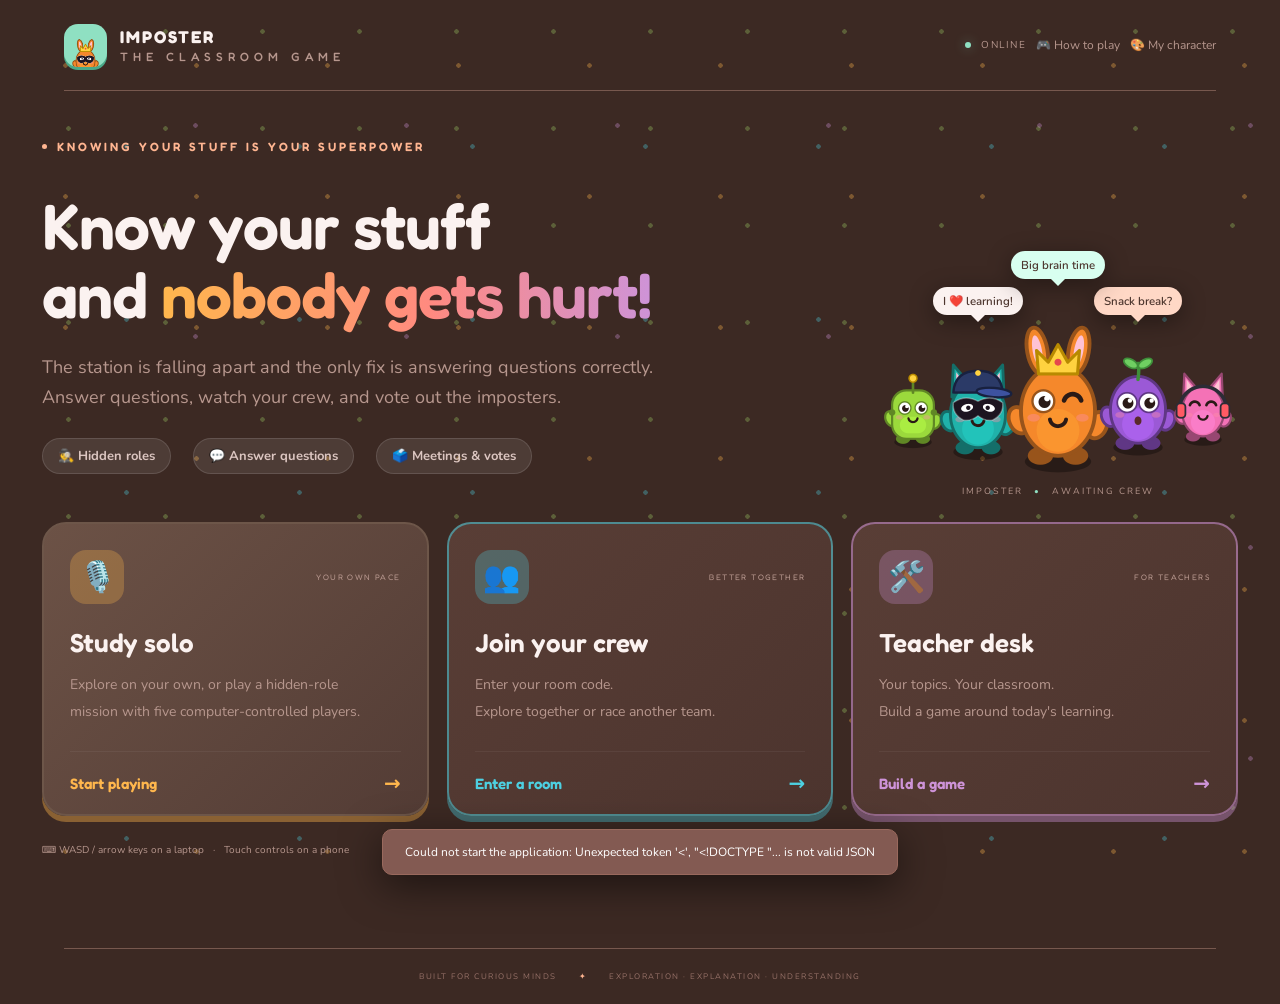
==== commit 83759ea3: "Home headline: Know your stuff Co-Authored-By: Claude Sonnet 5.5 <noreply@anthropic.com> Claude-Sess" ====
--- a/public/index.html
+++ b/public/index.html
@@ -3,7 +3,7 @@
 <header><a class="brand" href="#" aria-label="Imposter home"><span class="brand-icon"><canvas id="brandcritter" width="96" height="96" aria-hidden="true"></canvas></span><span>IMPOSTER<span class="brand-light">THE CLASSROOM GAME</span></span></a><div class="header-right"><span class="status-dot"></span><span id="connection">ONLINE</span><button id="rules" class="quiet">🎮 How to play</button><button id="lookbtn" class="quiet" type="button">🎨 My character</button><button id="exit" class="quiet hidden">Leave view</button></div></header>
 <main id="home">
 <div class="eyebrow"><span></span> KNOWING YOUR STUFF IS YOUR SUPERPOWER</div>
-<div class="hero"><div><h1>Show your work<br>and <em>nobody gets hurt!</em></h1><p class="intro">The station is falling apart and the only fix is answering questions correctly.<br>Answer questions, watch your crew, and vote out the imposters.</p><div class="hero-tags"><span>🕵️ Hidden roles</span><span>💬 Answer questions</span><span>🗳️ Meetings & votes</span></div></div><div class="orbital" aria-hidden="true"><canvas id="homecritters" width="720" height="640"></canvas><span class="say say1">I ❤️ learning!</span><span class="say say2">Snack break?</span><span class="say say3">Big brain time</span><div class="orb-label">IMPOSTER <span>•</span> AWAITING CREW</div></div></div>
+<div class="hero"><div><h1>Know your stuff<br>and <em>nobody gets hurt!</em></h1><p class="intro">The station is falling apart and the only fix is answering questions correctly.<br>Answer questions, watch your crew, and vote out the imposters.</p><div class="hero-tags"><span>🕵️ Hidden roles</span><span>💬 Answer questions</span><span>🗳️ Meetings & votes</span></div></div><div class="orbital" aria-hidden="true"><canvas id="homecritters" width="720" height="640"></canvas><span class="say say1">I ❤️ learning!</span><span class="say say2">Snack break?</span><span class="say say3">Big brain time</span><div class="orb-label">IMPOSTER <span>•</span> AWAITING CREW</div></div></div>
 <div class="launch-grid">
 <button class="launch-card solo" id="solo"><div class="card-top"><span class="card-icon">🎙️</span><span class="badge">YOUR OWN PACE</span></div><h2>Study solo</h2><p>Explore on your own, or play a hidden-role<br>mission with five computer-controlled players.</p><div class="card-foot">Start playing <span>→</span></div></button>
 <button class="launch-card" id="join"><div class="card-top"><span class="card-icon mint">👥</span><span class="badge">BETTER TOGETHER</span></div><h2>Join your crew</h2><p>Enter your room code.<br>Explore together or race another team.</p><div class="card-foot">Enter a room <span>→</span></div></button>
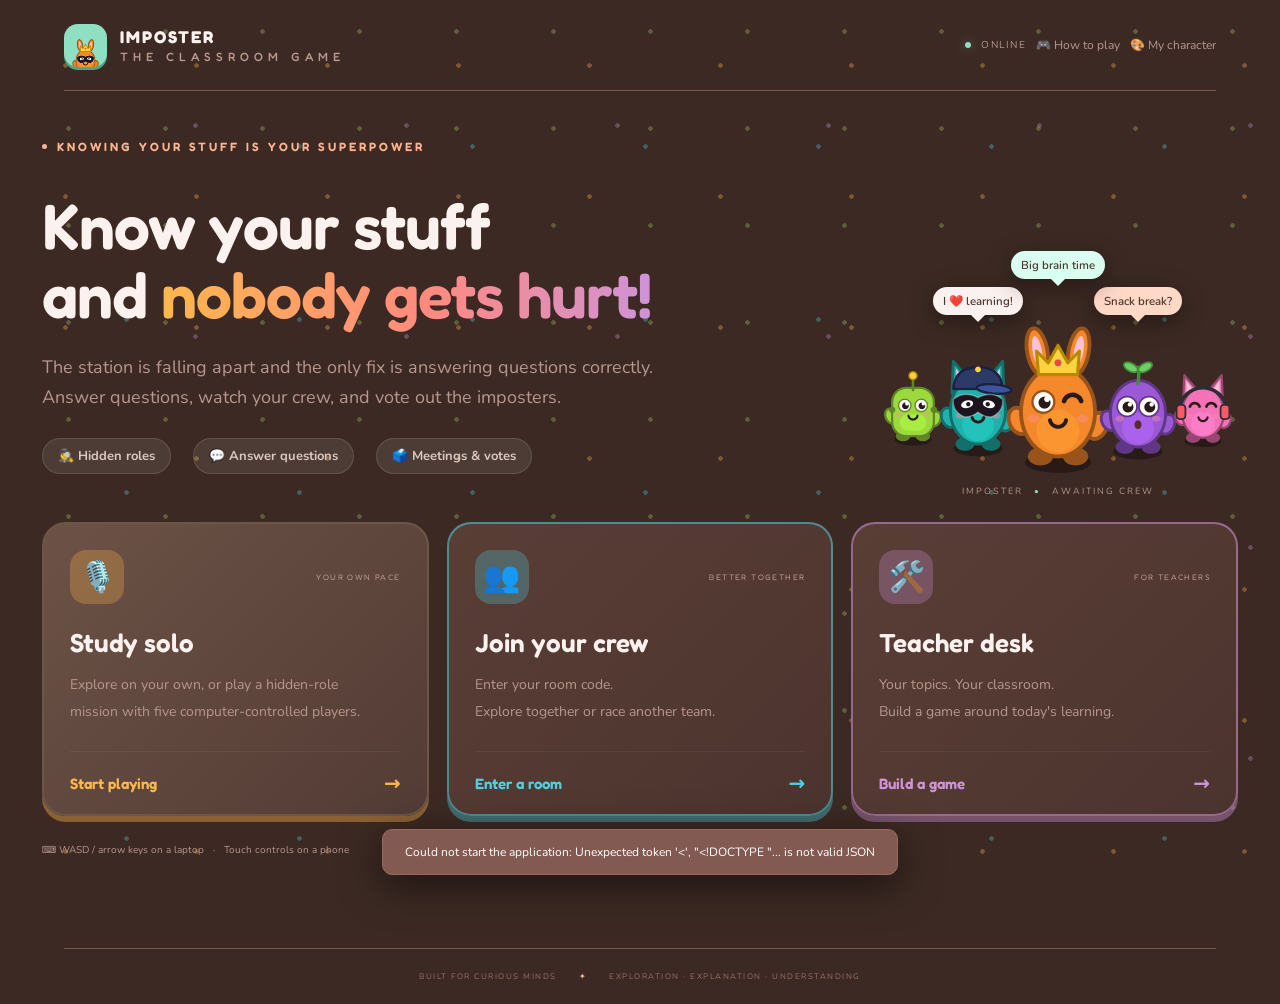
==== commit 25786ada: "Tab title matches new headline Co-Authored-By: Claude Sonnet 5.5 <noreply@anthropic.com> Claude-Sess" ====
--- a/public/index.html
+++ b/public/index.html
@@ -1,4 +1,4 @@
-<!doctype html><html lang="en"><head><meta charset="utf-8"><meta name="viewport" content="width=device-width, initial-scale=1"><meta name="theme-color" content="#20130f"><title>Imposter — Show your work and nobody gets hurt!</title><link rel="icon" type="image/png" href="favicon.png"><link rel="preload" href="fonts/fredoka-latin-wght-normal.woff2" as="font" type="font/woff2" crossorigin><link rel="stylesheet" href="style.css"></head><body>
+<!doctype html><html lang="en"><head><meta charset="utf-8"><meta name="viewport" content="width=device-width, initial-scale=1"><meta name="theme-color" content="#20130f"><title>Imposter — Know your stuff and nobody gets hurt!</title><link rel="icon" type="image/png" href="favicon.png"><link rel="preload" href="fonts/fredoka-latin-wght-normal.woff2" as="font" type="font/woff2" crossorigin><link rel="stylesheet" href="style.css"></head><body>
 <div class="stars"></div>
 <header><a class="brand" href="#" aria-label="Imposter home"><span class="brand-icon"><canvas id="brandcritter" width="96" height="96" aria-hidden="true"></canvas></span><span>IMPOSTER<span class="brand-light">THE CLASSROOM GAME</span></span></a><div class="header-right"><span class="status-dot"></span><span id="connection">ONLINE</span><button id="rules" class="quiet">🎮 How to play</button><button id="lookbtn" class="quiet" type="button">🎨 My character</button><button id="exit" class="quiet hidden">Leave view</button></div></header>
 <main id="home">
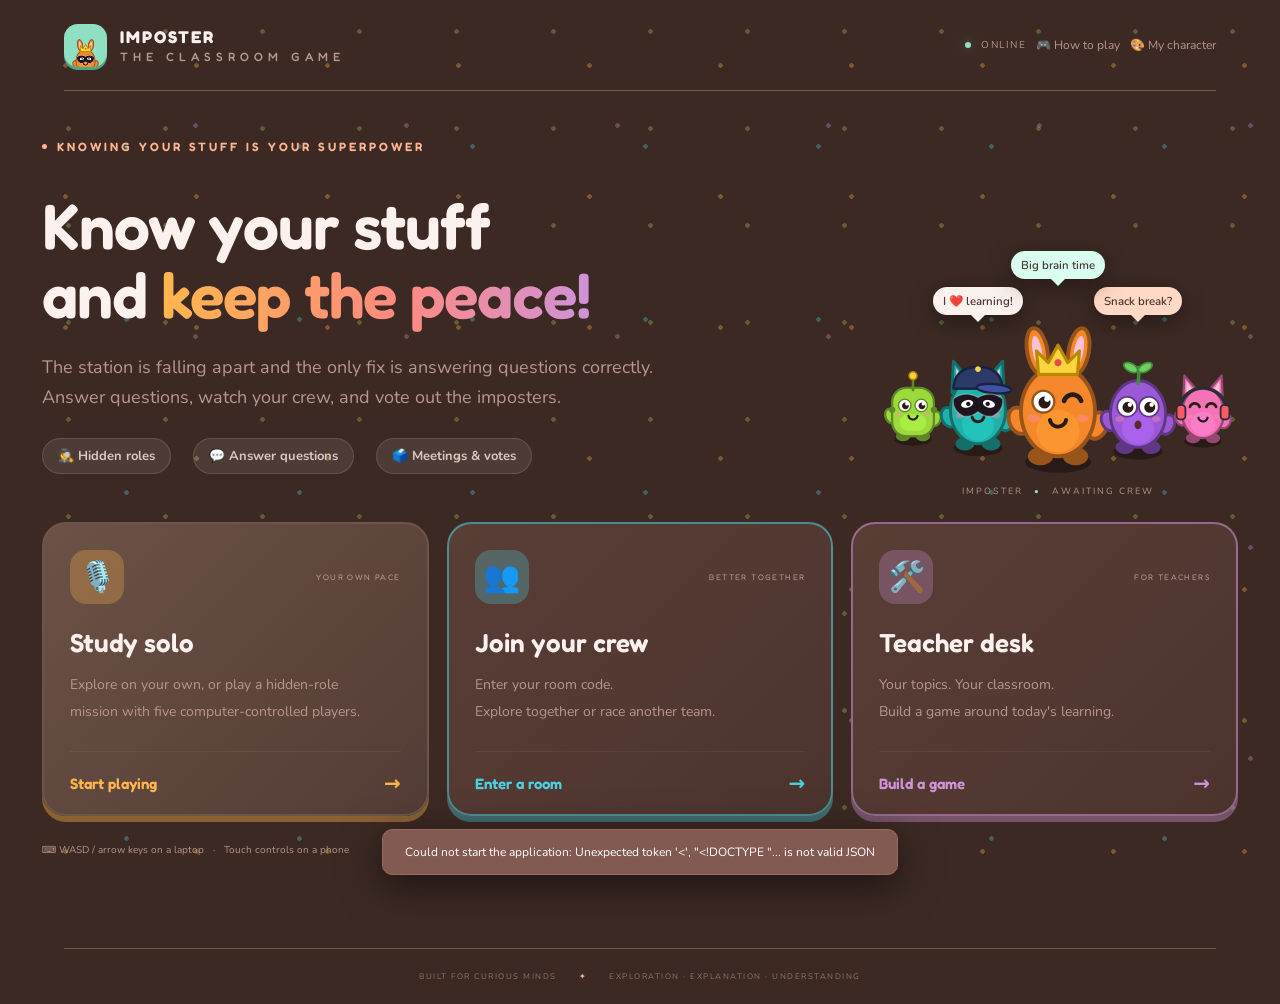
==== commit 92af5f2e: "Headline: keep the peace Co-Authored-By: Claude Sonnet 5.5 <noreply@anthropic.com> Claude-Session: h" ====
--- a/public/index.html
+++ b/public/index.html
@@ -1,9 +1,9 @@
-<!doctype html><html lang="en"><head><meta charset="utf-8"><meta name="viewport" content="width=device-width, initial-scale=1"><meta name="theme-color" content="#20130f"><title>Imposter — Know your stuff and nobody gets hurt!</title><link rel="icon" type="image/png" href="favicon.png"><link rel="preload" href="fonts/fredoka-latin-wght-normal.woff2" as="font" type="font/woff2" crossorigin><link rel="stylesheet" href="style.css"></head><body>
+<!doctype html><html lang="en"><head><meta charset="utf-8"><meta name="viewport" content="width=device-width, initial-scale=1"><meta name="theme-color" content="#20130f"><title>Imposter — Know your stuff and keep the peace!</title><link rel="icon" type="image/png" href="favicon.png"><link rel="preload" href="fonts/fredoka-latin-wght-normal.woff2" as="font" type="font/woff2" crossorigin><link rel="stylesheet" href="style.css"></head><body>
 <div class="stars"></div>
 <header><a class="brand" href="#" aria-label="Imposter home"><span class="brand-icon"><canvas id="brandcritter" width="96" height="96" aria-hidden="true"></canvas></span><span>IMPOSTER<span class="brand-light">THE CLASSROOM GAME</span></span></a><div class="header-right"><span class="status-dot"></span><span id="connection">ONLINE</span><button id="rules" class="quiet">🎮 How to play</button><button id="lookbtn" class="quiet" type="button">🎨 My character</button><button id="exit" class="quiet hidden">Leave view</button></div></header>
 <main id="home">
 <div class="eyebrow"><span></span> KNOWING YOUR STUFF IS YOUR SUPERPOWER</div>
-<div class="hero"><div><h1>Know your stuff<br>and <em>nobody gets hurt!</em></h1><p class="intro">The station is falling apart and the only fix is answering questions correctly.<br>Answer questions, watch your crew, and vote out the imposters.</p><div class="hero-tags"><span>🕵️ Hidden roles</span><span>💬 Answer questions</span><span>🗳️ Meetings & votes</span></div></div><div class="orbital" aria-hidden="true"><canvas id="homecritters" width="720" height="640"></canvas><span class="say say1">I ❤️ learning!</span><span class="say say2">Snack break?</span><span class="say say3">Big brain time</span><div class="orb-label">IMPOSTER <span>•</span> AWAITING CREW</div></div></div>
+<div class="hero"><div><h1>Know your stuff<br>and <em>keep the peace!</em></h1><p class="intro">The station is falling apart and the only fix is answering questions correctly.<br>Answer questions, watch your crew, and vote out the imposters.</p><div class="hero-tags"><span>🕵️ Hidden roles</span><span>💬 Answer questions</span><span>🗳️ Meetings & votes</span></div></div><div class="orbital" aria-hidden="true"><canvas id="homecritters" width="720" height="640"></canvas><span class="say say1">I ❤️ learning!</span><span class="say say2">Snack break?</span><span class="say say3">Big brain time</span><div class="orb-label">IMPOSTER <span>•</span> AWAITING CREW</div></div></div>
 <div class="launch-grid">
 <button class="launch-card solo" id="solo"><div class="card-top"><span class="card-icon">🎙️</span><span class="badge">YOUR OWN PACE</span></div><h2>Study solo</h2><p>Explore on your own, or play a hidden-role<br>mission with five computer-controlled players.</p><div class="card-foot">Start playing <span>→</span></div></button>
 <button class="launch-card" id="join"><div class="card-top"><span class="card-icon mint">👥</span><span class="badge">BETTER TOGETHER</span></div><h2>Join your crew</h2><p>Enter your room code.<br>Explore together or race another team.</p><div class="card-foot">Enter a room <span>→</span></div></button>
